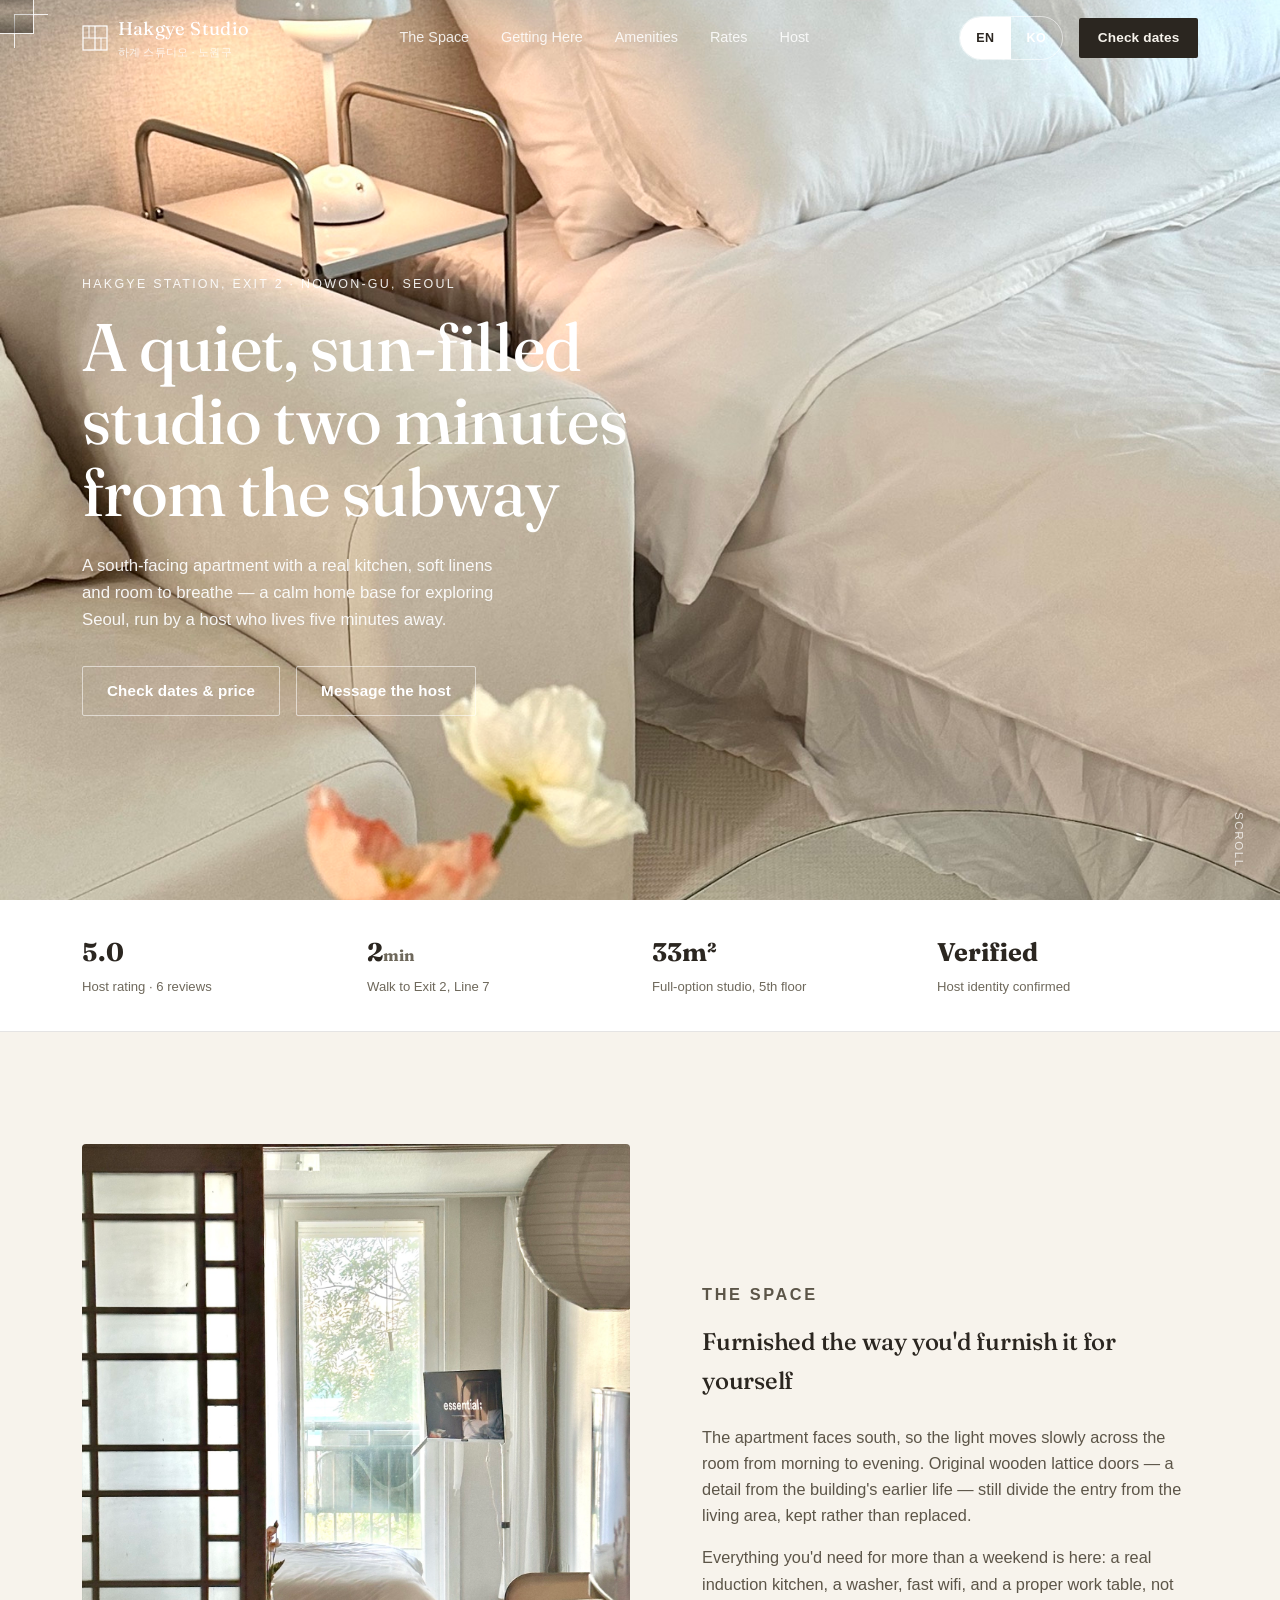
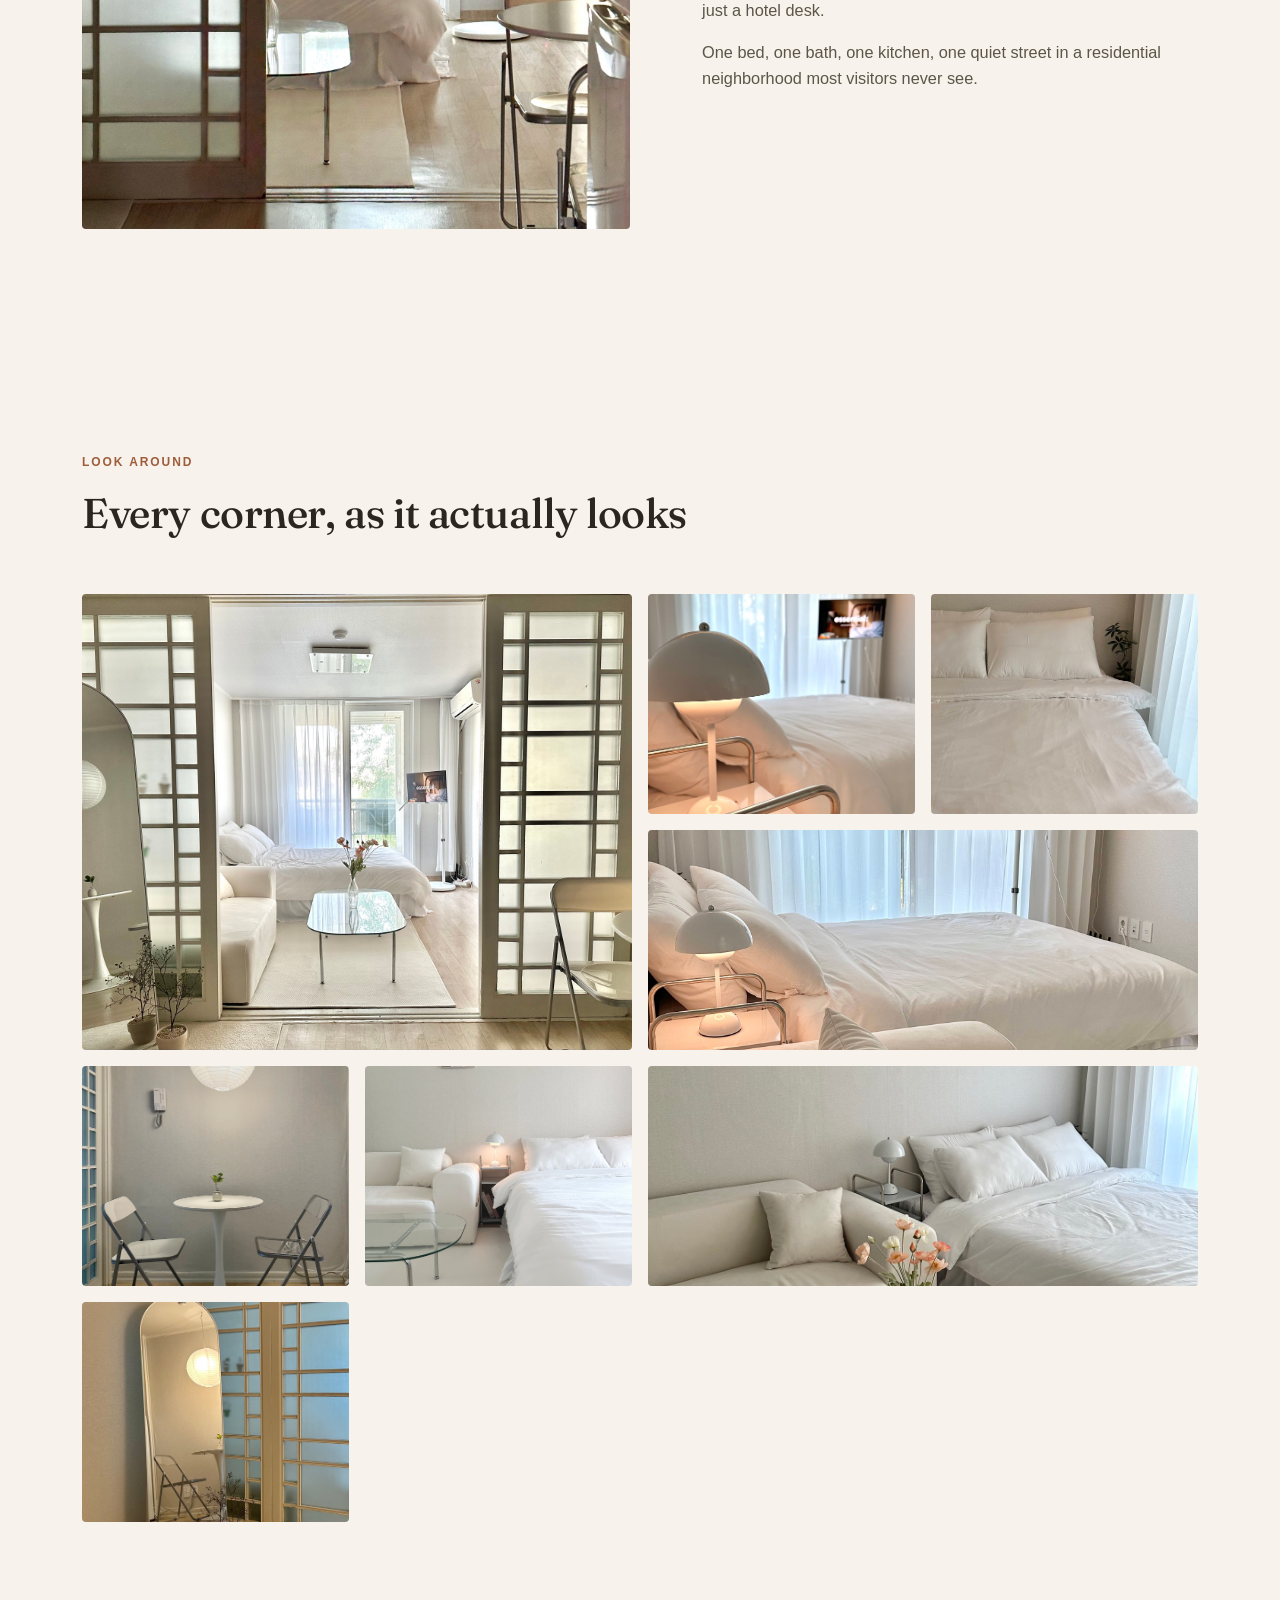
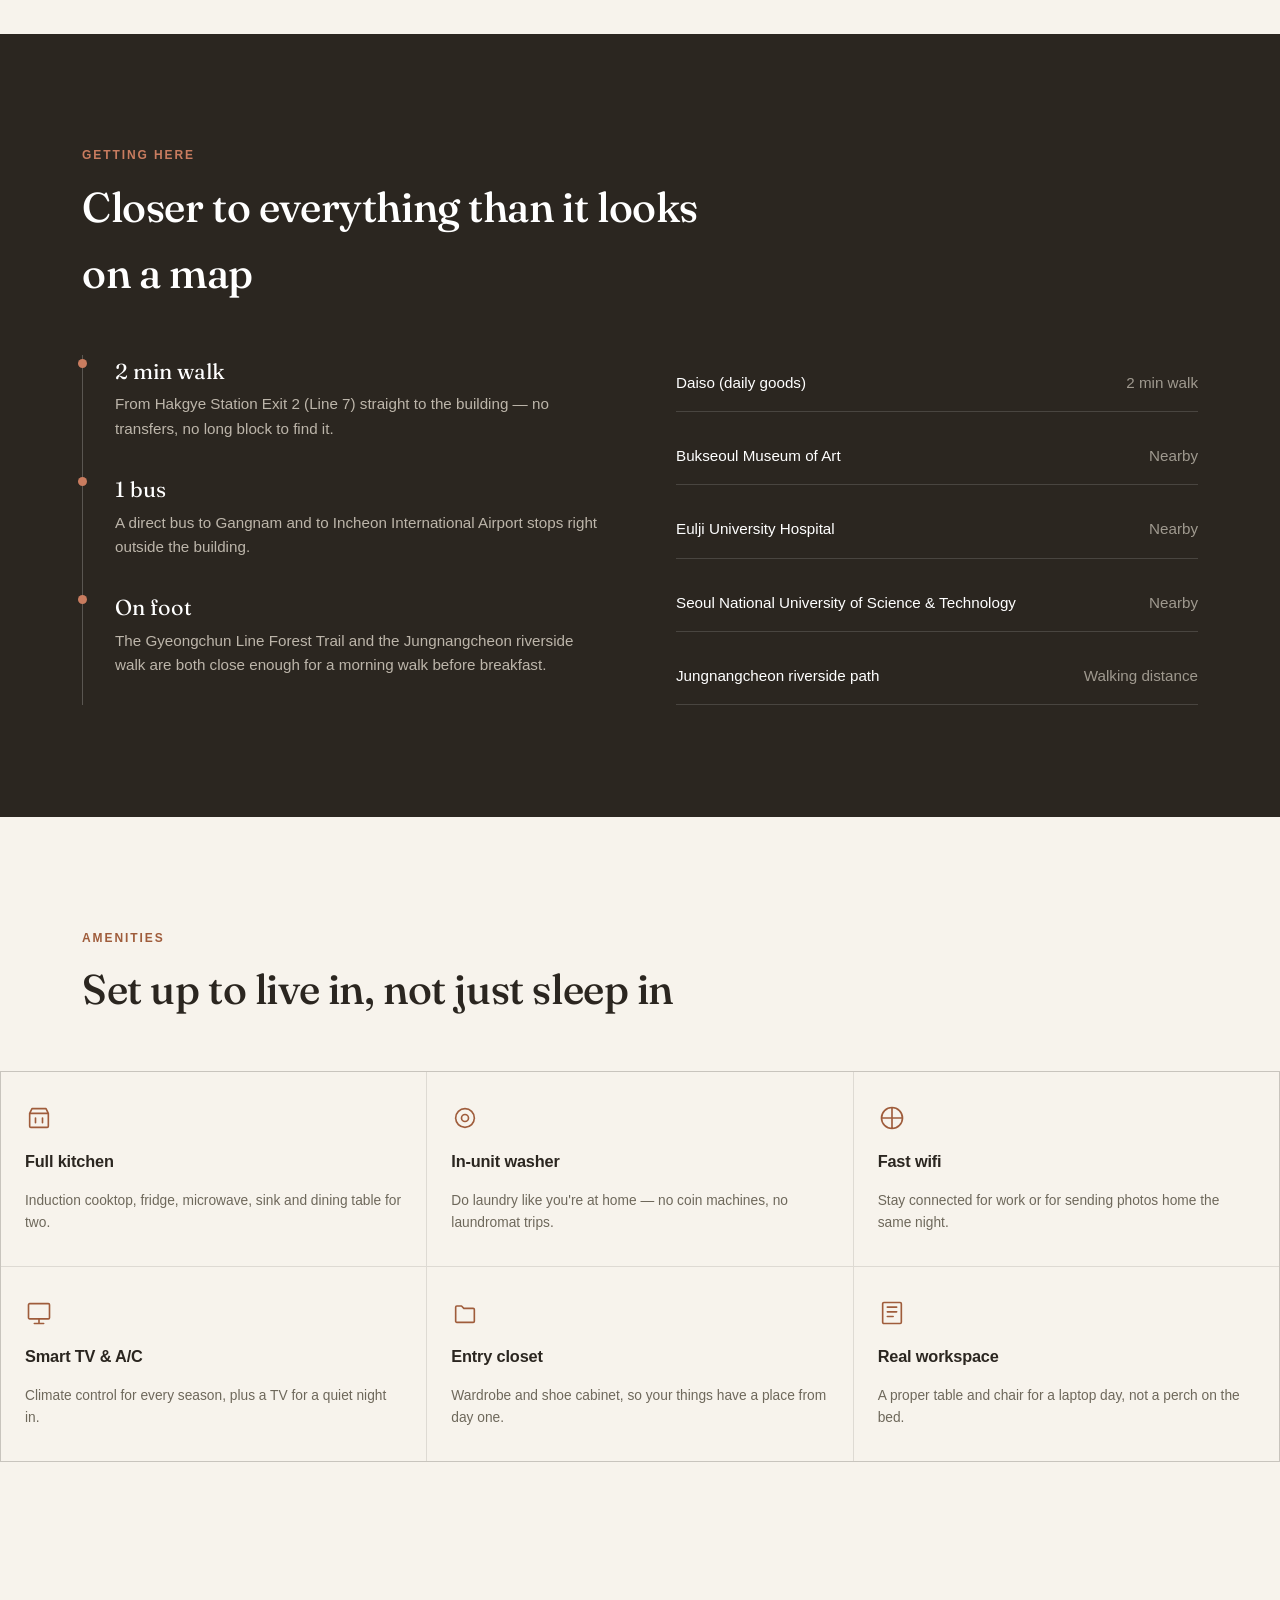
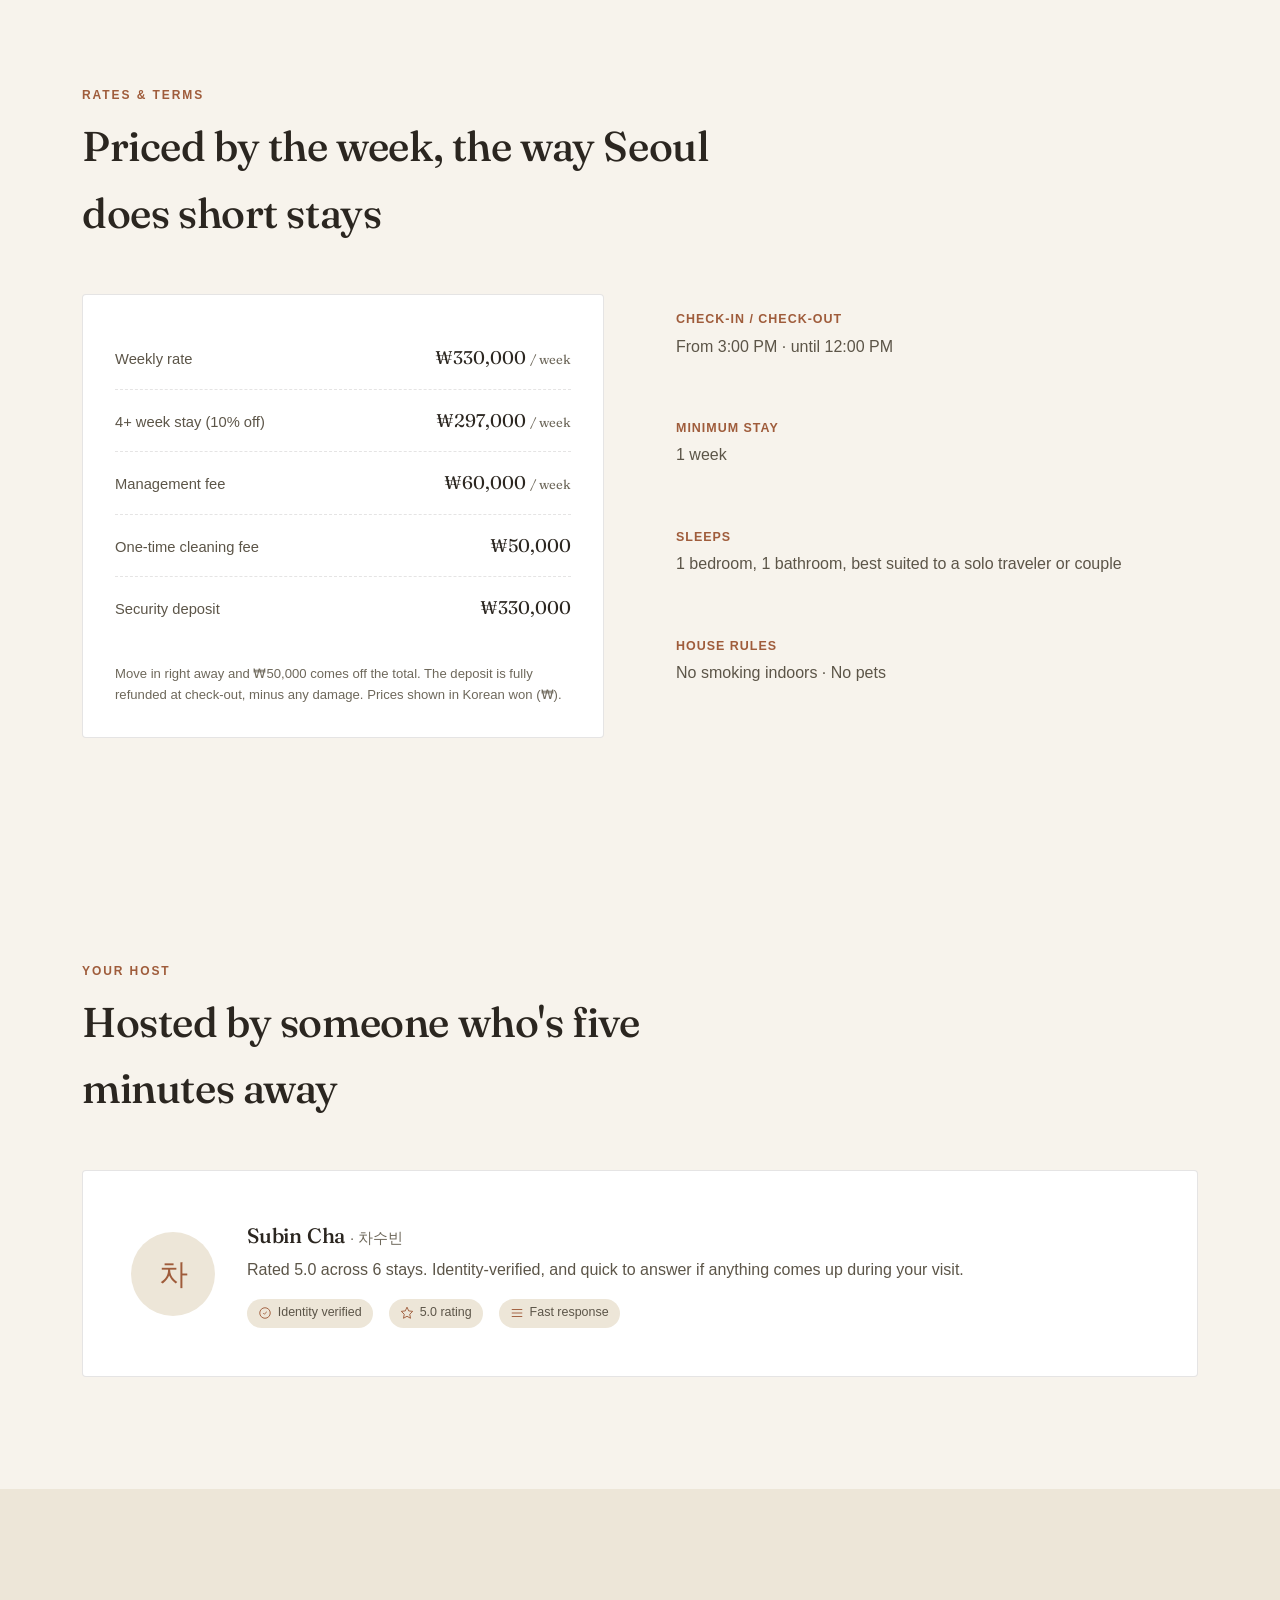
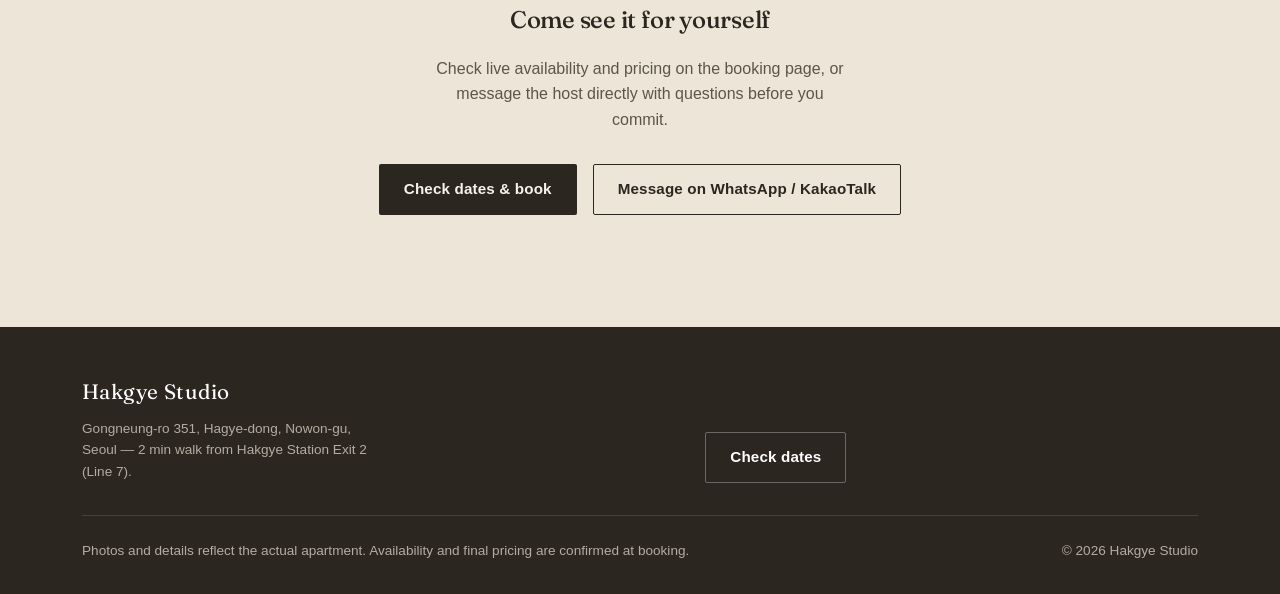
==== index.html @ b7dd4a62 "Add Hakgye Studio homepage: bilingual EN/KO static site Boutique studio-rental landing page for the " ====
<!doctype html>
<html lang="en">
<head>
<meta charset="UTF-8">
<meta name="viewport" content="width=device-width, initial-scale=1">
<title>Hakgye Studio — A quiet, sunlit stay by Hakgye Station, Seoul</title>
<meta name="description" content="A south-facing studio apartment two minutes from Hakgye Station Exit 2, Seoul. Full kitchen, laundry, and a quiet residential neighborhood — a real home base for exploring the city.">
<link rel="icon" href="data:image/svg+xml,<svg xmlns=%22http://www.w3.org/2000/svg%22 viewBox=%220 0 24 24%22><rect width=%2224%22 height=%2224%22 fill=%22%232b2620%22/><path d=%22M4 4h16v16H4z%22 fill=%22none%22 stroke=%22%23f7f3ec%22 stroke-width=%221%22/><path d=%22M12 4v16M4 12h16%22 stroke=%22%23f7f3ec%22 stroke-width=%221%22/></svg>">
<link rel="preconnect" href="https://fonts.googleapis.com">
<link rel="preconnect" href="https://fonts.gstatic.com" crossorigin>
<link href="https://fonts.googleapis.com/css2?family=Fraunces:ital,opsz,wght@0,9..144,400;0,9..144,460;0,9..144,560;1,9..144,460&display=swap" rel="stylesheet">
<link rel="stylesheet" href="https://cdn.jsdelivr.net/gh/orioncactus/pretendard@v1.3.9/dist/web/static/pretendard.css">
<link rel="stylesheet" href="assets/css/style.css">
</head>
<body>

<header class="site-header" id="siteHeader">
  <div class="wrap">
    <a href="#top" class="brand">
      <svg class="lattice-mark" viewBox="0 0 26 26" fill="none" xmlns="http://www.w3.org/2000/svg" aria-hidden="true">
        <rect x="1" y="1" width="24" height="24" stroke="currentColor" stroke-width="1.2"/>
        <path d="M13 1V25M1 13H25" stroke="currentColor" stroke-width="1.2"/>
        <path d="M7 1V13M19 13V25" stroke="currentColor" stroke-width="1"/>
      </svg>
      <span>
        <span class="brand-name">Hakgye Studio</span>
        <span class="brand-kr">하계 스튜디오 · 노원구</span>
      </span>
    </a>
    <nav class="main-nav" aria-label="Primary">
      <a href="#space" data-i18n="nav_space">The Space</a>
      <a href="#access" data-i18n="nav_access">Getting Here</a>
      <a href="#amenities" data-i18n="nav_amenities">Amenities</a>
      <a href="#stay" data-i18n="nav_stay">Rates</a>
      <a href="#host" data-i18n="nav_host">Host</a>
    </nav>
    <div class="header-actions">
      <div class="lang-toggle" role="group" aria-label="Language">
        <button type="button" data-lang="en" aria-pressed="true">EN</button>
        <button type="button" data-lang="ko" aria-pressed="false">KO</button>
      </div>
      <a class="btn btn-primary nav-book-btn" href="https://web.33m2.co.kr/guest/room/109606" target="_blank" rel="noopener" data-i18n="nav_book" id="navBookBtn">Check dates</a>
    </div>
  </div>
</header>

<main id="top">

  <!-- HERO -->
  <section class="hero">
    <div class="hero-media lattice-frame">
      <img src="assets/images/hero-living.jpg" alt="Sunlit studio living area seen through the original wooden lattice sliding doors, with a white sofa, glass coffee table and fresh flowers." fetchpriority="high">
    </div>
    <div class="wrap hero-inner">
      <p class="hero-eyebrow" data-i18n="hero_eyebrow">Hakgye Station, Exit 2 · Nowon-gu, Seoul</p>
      <h1 data-i18n="hero_title">A quiet, sun-filled studio two minutes from the subway</h1>
      <p class="hero-sub" data-i18n="hero_sub">A south-facing apartment with a real kitchen, soft linens and room to breathe — a calm home base for exploring Seoul, run by a host who lives five minutes away.</p>
      <div class="hero-actions">
        <a class="btn btn-on-dark" href="https://web.33m2.co.kr/guest/room/109606" target="_blank" rel="noopener" data-i18n="hero_cta_dates">Check dates &amp; price</a>
        <a class="btn btn-on-dark" href="#" id="msgHostBtn" data-i18n="hero_cta_message">Message the host</a>
      </div>
    </div>
    <div class="hero-scroll-cue" aria-hidden="true">
      <span data-i18n="scroll_cue">Scroll</span>
    </div>
  </section>

  <!-- TRUST BAR -->
  <div class="trust-bar">
    <div class="wrap">
      <div class="trust-item">
        <strong>5.0</strong>
        <span data-i18n="trust_rating">Host rating · 6 reviews</span>
      </div>
      <div class="trust-item">
        <strong>2<span style="font-size:1rem" data-i18n="trust_min_unit">min</span></strong>
        <span data-i18n="trust_walk">Walk to Exit 2, Line 7</span>
      </div>
      <div class="trust-item">
        <strong>33m²</strong>
        <span data-i18n="trust_size">Full-option studio, 5th floor</span>
      </div>
      <div class="trust-item">
        <strong data-i18n="trust_id_val">Verified</strong>
        <span data-i18n="trust_id">Host identity confirmed</span>
      </div>
    </div>
  </div>

  <!-- STORY -->
  <section class="story" id="space">
    <div class="wrap">
      <div class="story-media">
        <img src="assets/images/story-bed.jpg" alt="Bed made with white linen beside a nightstand with a Flowerpot-style lamp and a small vase of poppies, morning light through sheer curtains." loading="lazy">
      </div>
      <div class="story-copy">
        <p class="eyebrow" data-i18n="story_eyebrow">The Space</p>
        <h2 data-i18n="story_title">Furnished the way you'd furnish it for yourself</h2>
        <p data-i18n="story_p1">The apartment faces south, so the light moves slowly across the room from morning to evening. Original wooden lattice doors — a detail from the building's earlier life — still divide the entry from the living area, kept rather than replaced.</p>
        <p data-i18n="story_p2">Everything you'd need for more than a weekend is here: a real induction kitchen, a washer, fast wifi, and a proper work table, not just a hotel desk.</p>
        <p data-i18n="story_p3">One bed, one bath, one kitchen, one quiet street in a residential neighborhood most visitors never see.</p>
      </div>
    </div>
  </section>

  <!-- GALLERY -->
  <section class="gallery" aria-label="Photo gallery">
    <div class="wrap">
      <div class="section-head">
        <p class="eyebrow" data-i18n="gallery_eyebrow">Look Around</p>
        <h2 data-i18n="gallery_title">Every corner, as it actually looks</h2>
      </div>
      <div class="gallery-grid" id="galleryGrid">
        <button class="gallery-item g-wide g-tall" data-full="assets/images/gallery-room-wide.jpg">
          <img src="assets/images/gallery-room-wide.jpg" alt="Full view of the living and sleeping area through the lattice doors, with balcony and trees visible outside." loading="lazy">
        </button>
        <button class="gallery-item" data-full="assets/images/gallery-lamp-tv.jpg">
          <img src="assets/images/gallery-lamp-tv.jpg" alt="Bedside lamp glowing at dusk with the TV and curtains soft in the background." loading="lazy">
        </button>
        <button class="gallery-item" data-full="assets/images/gallery-bed-closeup.jpg">
          <img src="assets/images/gallery-bed-closeup.jpg" alt="Close view of crisp white bedding and pillows against a linen-textured wall." loading="lazy">
        </button>
        <button class="gallery-item g-wide" data-full="assets/images/gallery-bed-sofa-tv.jpg">
          <img src="assets/images/gallery-bed-sofa-tv.jpg" alt="Bed, sofa and wall-mounted television arranged in the sunlit room." loading="lazy">
        </button>
        <button class="gallery-item" data-full="assets/images/gallery-nook-1.jpg">
          <img src="assets/images/gallery-nook-1.jpg" alt="Small dining nook with a round table, folding chairs and a paper lantern pendant light." loading="lazy">
        </button>
        <button class="gallery-item" data-full="assets/images/gallery-bed-books.jpg">
          <img src="assets/images/gallery-bed-books.jpg" alt="Nightstand with lamp and a small stack of books beside the sofa." loading="lazy">
        </button>
        <button class="gallery-item g-wide" data-full="assets/images/gallery-bed-window.jpg">
          <img src="assets/images/gallery-bed-window.jpg" alt="Bed facing the balcony window with sheer curtains and afternoon light." loading="lazy">
        </button>
        <button class="gallery-item" data-full="assets/images/gallery-mirror.jpg">
          <img src="assets/images/gallery-mirror.jpg" alt="Full-length mirror in the entry beside the original lattice sliding door." loading="lazy">
        </button>
      </div>
    </div>
  </section>

  <!-- ACCESS -->
  <section class="access" id="access">
    <div class="wrap">
      <div class="section-head">
        <p class="eyebrow" data-i18n="access_eyebrow">Getting Here</p>
        <h2 data-i18n="access_title">Closer to everything than it looks on a map</h2>
      </div>
      <div class="access-grid">
        <ol class="route">
          <li>
            <span class="route-time" data-i18n="route_1_time">2 min walk</span>
            <p data-i18n="route_1_desc">From Hakgye Station Exit 2 (Line 7) straight to the building — no transfers, no long block to find it.</p>
          </li>
          <li>
            <span class="route-time" data-i18n="route_2_time">1 bus</span>
            <p data-i18n="route_2_desc">A direct bus to Gangnam and to Incheon International Airport stops right outside the building.</p>
          </li>
          <li>
            <span class="route-time" data-i18n="route_3_time">On foot</span>
            <p data-i18n="route_3_desc">The Gyeongchun Line Forest Trail and the Jungnangcheun riverside walk are both close enough for a morning walk before breakfast.</p>
          </li>
        </ol>
        <ul class="nearby-list">
          <li><span data-i18n="near_1_name">Daiso (daily goods)</span><span data-i18n="near_1_time">2 min walk</span></li>
          <li><span data-i18n="near_2_name">Bukseoul Museum of Art</span><span data-i18n="near_2_time">Nearby</span></li>
          <li><span data-i18n="near_3_name">Eulji University Hospital</span><span data-i18n="near_3_time">Nearby</span></li>
          <li><span data-i18n="near_4_name">Seoul National University of Science &amp; Technology</span><span data-i18n="near_4_time">Nearby</span></li>
          <li><span data-i18n="near_5_name">Jungnangcheon riverside path</span><span data-i18n="near_5_time">Walking distance</span></li>
        </ul>
      </div>
    </div>
  </section>

  <!-- AMENITIES -->
  <section id="amenities">
    <div class="wrap">
      <div class="section-head">
        <p class="eyebrow" data-i18n="amenities_eyebrow">Amenities</p>
        <h2 data-i18n="amenities_title">Set up to live in, not just sleep in</h2>
      </div>
    </div>
    <div class="amenities-grid">
      <div class="amenity">
        <svg viewBox="0 0 24 24" fill="none" stroke-width="1.4" stroke-linecap="round" stroke-linejoin="round"><path d="M4 8h16M4 8v11a1 1 0 001 1h14a1 1 0 001-1V8M4 8l2-4h12l2 4M9 12v4M15 12v4"/></svg>
        <h3 data-i18n="am_1_title">Full kitchen</h3>
        <p data-i18n="am_1_desc">Induction cooktop, fridge, microwave, sink and dining table for two.</p>
      </div>
      <div class="amenity">
        <svg viewBox="0 0 24 24" fill="none" stroke-width="1.4" stroke-linecap="round" stroke-linejoin="round"><circle cx="12" cy="12" r="8"/><circle cx="12" cy="12" r="3"/></svg>
        <h3 data-i18n="am_2_title">In-unit washer</h3>
        <p data-i18n="am_2_desc">Do laundry like you're at home — no coin machines, no laundromat trips.</p>
      </div>
      <div class="amenity">
        <svg viewBox="0 0 24 24" fill="none" stroke-width="1.4" stroke-linecap="round" stroke-linejoin="round"><path d="M3 12h18M3 12a9 9 0 019-9M3 12a9 9 0 009 9M21 12a9 9 0 00-9-9M21 12a9 9 0 01-9 9M12 3v18"/></svg>
        <h3 data-i18n="am_3_title">Fast wifi</h3>
        <p data-i18n="am_3_desc">Stay connected for work or for sending photos home the same night.</p>
      </div>
      <div class="amenity">
        <svg viewBox="0 0 24 24" fill="none" stroke-width="1.4" stroke-linecap="round" stroke-linejoin="round"><rect x="3" y="4" width="18" height="13" rx="1"/><path d="M8 21h8M12 17v4"/></svg>
        <h3 data-i18n="am_4_title">Smart TV &amp; A/C</h3>
        <p data-i18n="am_4_desc">Climate control for every season, plus a TV for a quiet night in.</p>
      </div>
      <div class="amenity">
        <svg viewBox="0 0 24 24" fill="none" stroke-width="1.4" stroke-linecap="round" stroke-linejoin="round"><path d="M4 19V7a1 1 0 011-1h4l2 2h8a1 1 0 011 1v10a1 1 0 01-1 1H5a1 1 0 01-1-1z"/></svg>
        <h3 data-i18n="am_5_title">Entry closet</h3>
        <p data-i18n="am_5_desc">Wardrobe and shoe cabinet, so your things have a place from day one.</p>
      </div>
      <div class="amenity">
        <svg viewBox="0 0 24 24" fill="none" stroke-width="1.4" stroke-linecap="round" stroke-linejoin="round"><rect x="4" y="3" width="16" height="18" rx="1"/><path d="M8 7h8M8 11h8M8 15h5"/></svg>
        <h3 data-i18n="am_6_title">Real workspace</h3>
        <p data-i18n="am_6_desc">A proper table and chair for a laptop day, not a perch on the bed.</p>
      </div>
    </div>
  </section>

  <!-- STAY DETAILS -->
  <section id="stay">
    <div class="wrap">
      <div class="section-head">
        <p class="eyebrow" data-i18n="stay_eyebrow">Rates &amp; Terms</p>
        <h2 data-i18n="stay_title">Priced by the week, the way Seoul does short stays</h2>
      </div>
      <div class="details-grid">
        <div class="rate-card">
          <div class="rate-row">
            <span class="label" data-i18n="rate_1_label">Weekly rate</span>
            <span class="value">₩330,000 <span style="font-size:0.7em;color:var(--ink-faint)" data-i18n="rate_per_week">/ week</span></span>
          </div>
          <div class="rate-row">
            <span class="label" data-i18n="rate_2_label">4+ week stay (10% off)</span>
            <span class="value">₩297,000 <span style="font-size:0.7em;color:var(--ink-faint)" data-i18n="rate_per_week">/ week</span></span>
          </div>
          <div class="rate-row">
            <span class="label" data-i18n="rate_3_label">Management fee</span>
            <span class="value">₩60,000 <span style="font-size:0.7em;color:var(--ink-faint)" data-i18n="rate_per_week">/ week</span></span>
          </div>
          <div class="rate-row">
            <span class="label" data-i18n="rate_4_label">One-time cleaning fee</span>
            <span class="value">₩50,000</span>
          </div>
          <div class="rate-row">
            <span class="label" data-i18n="rate_5_label">Security deposit</span>
            <span class="value">₩330,000</span>
          </div>
          <p class="rate-note" data-i18n="rate_note">Move in right away and ₩50,000 comes off the total. The deposit is fully refunded at check-out, minus any damage. Prices shown in Korean won (₩).</p>
        </div>
        <dl class="info-list">
          <div>
            <dt data-i18n="info_1_dt">Check-in / Check-out</dt>
            <dd data-i18n="info_1_dd">From 3:00 PM · until 12:00 PM</dd>
          </div>
          <div>
            <dt data-i18n="info_2_dt">Minimum stay</dt>
            <dd data-i18n="info_2_dd">1 week</dd>
          </div>
          <div>
            <dt data-i18n="info_3_dt">Sleeps</dt>
            <dd data-i18n="info_3_dd">1 bedroom, 1 bathroom, best suited to a solo traveler or couple</dd>
          </div>
          <div>
            <dt data-i18n="info_4_dt">House rules</dt>
            <dd data-i18n="info_4_dd">No smoking indoors · No pets</dd>
          </div>
        </dl>
      </div>
    </div>
  </section>

  <!-- HOST -->
  <section id="host">
    <div class="wrap">
      <div class="section-head">
        <p class="eyebrow" data-i18n="host_eyebrow">Your Host</p>
        <h2 data-i18n="host_title">Hosted by someone who's five minutes away</h2>
      </div>
      <div class="host-card">
        <div class="host-avatar" aria-hidden="true">차</div>
        <div>
          <h3 style="font-family:var(--font-display);font-size:1.3rem;font-weight:500">Subin Cha <span style="font-size:0.95rem;color:var(--ink-faint);font-family:var(--font-body)">· 차수빈</span></h3>
          <p style="color:var(--ink-soft);margin-top:0.3rem" data-i18n="host_desc">Rated 5.0 across 6 stays. Identity-verified, and quick to answer if anything comes up during your visit.</p>
          <div class="host-badges">
            <span class="badge"><svg viewBox="0 0 24 24" fill="none" stroke="currentColor" stroke-width="1.6"><path d="M9 12l2 2 4-4M21 12a9 9 0 11-18 0 9 9 0 0118 0z"/></svg><span data-i18n="host_badge_1">Identity verified</span></span>
            <span class="badge"><svg viewBox="0 0 24 24" fill="none" stroke="currentColor" stroke-width="1.6"><path d="M12 2l2.9 6.4 6.9.8-5.1 4.9 1.3 6.9-6-3.4-6 3.4 1.3-6.9-5.1-4.9 6.9-.8z"/></svg><span data-i18n="host_badge_2">5.0 rating</span></span>
            <span class="badge"><svg viewBox="0 0 24 24" fill="none" stroke="currentColor" stroke-width="1.6"><path d="M3 12h18M3 6h18M3 18h18"/></svg><span data-i18n="host_badge_3">Fast response</span></span>
          </div>
        </div>
      </div>
    </div>
  </section>

  <!-- CTA BAND -->
  <section class="cta-band">
    <div class="wrap">
      <h2 data-i18n="cta_title">Come see it for yourself</h2>
      <p data-i18n="cta_sub">Check live availability and pricing on the booking page, or message the host directly with questions before you commit.</p>
      <div class="btn-row">
        <a class="btn btn-primary" href="https://web.33m2.co.kr/guest/room/109606" target="_blank" rel="noopener" data-i18n="cta_book">Check dates &amp; book</a>
        <a class="btn btn-ghost" href="#" id="msgHostBtn2" data-i18n="cta_message">Message on WhatsApp / KakaoTalk</a>
      </div>
    </div>
  </section>

</main>

<footer class="site-footer">
  <div class="wrap">
    <div class="footer-top">
      <div>
        <span class="brand-name" style="font-size:1.3rem">Hakgye Studio</span>
        <p style="margin-top:0.6rem;max-width:40ch" data-i18n="footer_address">Gongneung-ro 351, Hagye-dong, Nowon-gu, Seoul — 2 min walk from Hakgye Station Exit 2 (Line 7).</p>
      </div>
      <div class="btn-row" style="display:flex;gap:1rem">
        <a class="btn btn-on-dark" style="border-color:rgba(255,255,255,0.3)" href="https://web.33m2.co.kr/guest/room/109606" target="_blank" rel="noopener" data-i18n="footer_book">Check dates</a>
      </div>
    </div>
    <div class="footer-bottom">
      <span data-i18n="footer_note">Photos and details reflect the actual apartment. Availability and final pricing are confirmed at booking.</span>
      <span>&copy; <span id="year"></span> Hakgye Studio</span>
    </div>
  </div>
</footer>

<!-- LIGHTBOX -->
<div class="lightbox" id="lightbox" role="dialog" aria-modal="true" aria-label="Photo viewer">
  <button class="lightbox-close" id="lightboxClose" aria-label="Close">&times;</button>
  <button class="lightbox-nav lightbox-prev" id="lightboxPrev" aria-label="Previous photo">&larr;</button>
  <img id="lightboxImg" src="" alt="">
  <button class="lightbox-nav lightbox-next" id="lightboxNext" aria-label="Next photo">&rarr;</button>
</div>

<script src="assets/js/script.js"></script>
</body>
</html>
---- assets/css/style.css ----
/* ==========================================================================
   Hakgye Studio — design tokens
   Palette pulled from the actual apartment: linen walls, oat bedding,
   the dusty coral of the poppies staged on the glass table.
   Type: Fraunces (soft-terminal display serif) + Pretendard (KR/EN body).
   Signature motif: the wooden lattice sliding-door grid found in the unit.
   ========================================================================== */

:root {
  --bone: #f7f3ec;
  --oat: #ede6d8;
  --oat-deep: #ddd2bd;
  --taupe: #a99d87;
  --ink: #2b2620;
  --ink-soft: #5c5548;
  --ink-faint: #6e685b;
  --white: #ffffff;
  --coral: #c97c5f;
  --coral-deep: #9f5c3b;
  --line: rgba(43, 38, 32, 0.12);

  --font-display: "Fraunces", "Noto Serif KR", serif;
  --font-body: "Pretendard", -apple-system, BlinkMacSystemFont, "Segoe UI", sans-serif;

  --space-1: 0.5rem;
  --space-2: 1rem;
  --space-3: 1.5rem;
  --space-4: 2rem;
  --space-5: 3rem;
  --space-6: 4.5rem;
  --space-7: 7rem;

  --radius-s: 2px;
  --radius-m: 4px;
  --container: 1180px;
  --ease: cubic-bezier(0.22, 1, 0.36, 1);
}

/* ---------- reset ---------- */
*, *::before, *::after { box-sizing: border-box; }
html { scroll-behavior: smooth; }
@media (prefers-reduced-motion: reduce) {
  html { scroll-behavior: auto; }
  *, *::before, *::after { animation-duration: 0.01ms !important; animation-iteration-count: 1 !important; transition-duration: 0.01ms !important; scroll-behavior: auto !important; }
}
body {
  margin: 0;
  background: var(--bone);
  color: var(--ink);
  font-family: var(--font-body);
  font-size: 16px;
  line-height: 1.6;
  -webkit-font-smoothing: antialiased;
}
img { max-width: 100%; display: block; }
a { color: inherit; }
h1, h2, h3, h4 { font-family: var(--font-display); font-weight: 500; margin: 0; letter-spacing: -0.01em; }
p { margin: 0; }
ul { margin: 0; padding: 0; list-style: none; }
button { font-family: inherit; cursor: pointer; }

:focus-visible {
  outline: 2px solid var(--coral-deep);
  outline-offset: 3px;
}

.wrap {
  max-width: var(--container);
  margin-inline: auto;
  padding-inline: var(--space-3);
}
@media (min-width: 768px) {
  .wrap { padding-inline: var(--space-4); }
}

.eyebrow {
  font-size: 0.75rem;
  letter-spacing: 0.16em;
  text-transform: uppercase;
  color: var(--coral-deep);
  font-weight: 600;
}

/* ---------- lattice motif ---------- */
.lattice-mark {
  width: 26px;
  height: 26px;
  flex-shrink: 0;
}
.lattice-frame {
  position: relative;
}
.lattice-frame::before,
.lattice-frame::after {
  content: "";
  position: absolute;
  width: 34px;
  height: 34px;
  border: 1.5px solid var(--white);
  opacity: 0.85;
  pointer-events: none;
}
.lattice-frame::before { top: 14px; left: 14px; border-right: none; border-bottom: none; }
.lattice-frame::after { bottom: 14px; right: 14px; border-left: none; border-top: none; }

.lattice-rule {
  background-image: repeating-linear-gradient(
    to right, var(--line) 0 1px, transparent 1px 44px
  );
  height: 24px;
}

/* ---------- buttons ---------- */
.btn {
  display: inline-flex;
  align-items: center;
  justify-content: center;
  gap: 0.5rem;
  min-height: 48px;
  padding: 0.75rem 1.5rem;
  border-radius: var(--radius-s);
  border: 1px solid transparent;
  font-size: 0.95rem;
  font-weight: 600;
  letter-spacing: 0.01em;
  text-decoration: none;
  transition: background-color 200ms var(--ease), color 200ms var(--ease), border-color 200ms var(--ease), transform 200ms var(--ease);
  cursor: pointer;
}
.btn-primary {
  background: var(--ink);
  color: var(--bone);
}
.btn-primary:hover { background: var(--coral-deep); }
.btn-ghost {
  background: transparent;
  border-color: var(--ink);
  color: var(--ink);
}
.btn-ghost:hover { background: var(--ink); color: var(--bone); }
.btn-on-dark {
  border-color: rgba(255,255,255,0.55);
  color: var(--white);
}
.btn-on-dark:hover { background: var(--white); color: var(--ink); border-color: var(--white); }
.btn:active { transform: scale(0.98); }

/* ---------- header ---------- */
.site-header {
  position: fixed;
  inset: 0 0 auto 0;
  z-index: 100;
  display: flex;
  align-items: center;
  height: 76px;
  background: transparent;
  transition: background-color 300ms var(--ease), box-shadow 300ms var(--ease), border-color 300ms var(--ease);
}
.site-header.is-scrolled {
  background: rgba(247, 243, 236, 0.92);
  backdrop-filter: blur(10px);
  border-bottom: 1px solid var(--line);
}
.site-header .wrap {
  display: flex;
  align-items: center;
  justify-content: space-between;
  width: 100%;
}
.brand {
  display: flex;
  align-items: center;
  gap: 0.6rem;
  text-decoration: none;
  color: var(--white);
  transition: color 300ms var(--ease);
}
.brand-name {
  font-family: var(--font-display);
  font-size: 1.15rem;
  letter-spacing: 0.02em;
}
.brand-kr {
  font-size: 0.7rem;
  color: rgba(255,255,255,0.75);
  display: block;
  letter-spacing: 0.02em;
  transition: color 300ms var(--ease);
}
.main-nav {
  display: none;
  gap: var(--space-4);
  font-size: 0.9rem;
}
.main-nav a { text-decoration: none; color: rgba(255,255,255,0.85); transition: color 200ms; }
.main-nav a:hover { color: var(--white); }
@media (min-width: 900px) {
  .main-nav { display: flex; }
}
.header-actions { display: flex; align-items: center; gap: var(--space-2); }
.nav-book-btn { display: none; padding: 0 1.1rem; min-height: 40px; font-size: 0.85rem; }
@media (min-width: 560px) { .nav-book-btn { display: inline-flex; } }

.lang-toggle {
  display: inline-flex;
  border: 1px solid rgba(255,255,255,0.55);
  border-radius: 999px;
  overflow: hidden;
  height: 44px;
  transition: border-color 300ms var(--ease);
}
.lang-toggle button {
  border: none;
  background: transparent;
  color: var(--white);
  font-size: 0.78rem;
  font-weight: 600;
  letter-spacing: 0.04em;
  padding: 0 1rem;
  min-width: 44px;
  min-height: 42px;
  transition: color 300ms var(--ease);
}
.lang-toggle button[aria-pressed="true"] {
  background: var(--white);
  color: var(--ink);
}

.site-header.is-scrolled .brand,
.site-header.is-scrolled .brand-kr,
.site-header.is-scrolled .main-nav a,
.site-header.is-scrolled .lang-toggle button {
  color: var(--ink);
}
.site-header.is-scrolled .main-nav a:hover { color: var(--coral-deep); }
.site-header.is-scrolled .brand-kr { color: var(--ink-faint); }
.site-header.is-scrolled .lang-toggle { border-color: var(--ink); }
.site-header.is-scrolled .lang-toggle button[aria-pressed="true"] {
  background: var(--ink);
  color: var(--bone);
}

/* ---------- hero ---------- */
.hero {
  position: relative;
  min-height: 100dvh;
  display: flex;
  align-items: flex-end;
  color: var(--white);
  overflow: hidden;
}
.hero-media {
  position: absolute;
  inset: 0;
}
.hero-media img {
  width: 100%;
  height: 100%;
  object-fit: cover;
}
.hero-media::after {
  content: "";
  position: absolute;
  inset: 0;
  background: linear-gradient(180deg, rgba(20,17,13,0.35) 0%, rgba(20,17,13,0.05) 32%, rgba(20,17,13,0.55) 100%);
}
.hero-inner {
  position: relative;
  z-index: 2;
  width: 100%;
  padding-bottom: var(--space-6);
  padding-top: calc(76px + var(--space-6));
}
.hero-eyebrow {
  font-size: 0.78rem;
  letter-spacing: 0.18em;
  text-transform: uppercase;
  opacity: 0.9;
  margin-bottom: var(--space-2);
}
.hero h1 {
  font-size: clamp(2.2rem, 6vw, 4.2rem);
  line-height: 1.08;
  max-width: 16ch;
  font-weight: 460;
}
.hero-sub {
  margin-top: var(--space-3);
  max-width: 46ch;
  font-size: 1.05rem;
  opacity: 0.92;
}
.hero-actions {
  margin-top: var(--space-4);
  display: flex;
  flex-wrap: wrap;
  gap: var(--space-2);
}
.hero-scroll-cue {
  position: absolute;
  right: var(--space-4);
  bottom: var(--space-4);
  z-index: 2;
  writing-mode: vertical-rl;
  font-size: 0.72rem;
  letter-spacing: 0.14em;
  text-transform: uppercase;
  color: var(--white);
  opacity: 0.75;
  display: none;
}
@media (min-width: 900px) { .hero-scroll-cue { display: flex; align-items: center; gap: 0.5rem; } }

/* ---------- trust bar ---------- */
.trust-bar {
  border-bottom: 1px solid var(--line);
  background: var(--white);
}
.trust-bar .wrap {
  display: grid;
  grid-template-columns: repeat(2, 1fr);
  gap: var(--space-3);
  padding-block: var(--space-4);
}
@media (min-width: 700px) {
  .trust-bar .wrap { grid-template-columns: repeat(4, 1fr); }
}
.trust-item { text-align: left; }
.trust-item strong {
  display: block;
  font-family: var(--font-display);
  font-size: 1.6rem;
}
.trust-item span {
  font-size: 0.82rem;
  color: var(--ink-faint);
}

/* ---------- section base ---------- */
section { padding-block: var(--space-7); }
.section-head {
  max-width: 640px;
  margin-bottom: var(--space-5);
}
.section-head h2 {
  font-size: clamp(1.8rem, 3.4vw, 2.6rem);
  margin-top: var(--space-1);
}

/* ---------- story ---------- */
.story .wrap {
  display: grid;
  gap: var(--space-5);
  align-items: center;
}
@media (min-width: 900px) {
  .story .wrap { grid-template-columns: 1.05fr 0.95fr; gap: var(--space-6); }
  .story.reverse .wrap { grid-template-columns: 0.95fr 1.05fr; }
  .story.reverse .story-media { order: 2; }
}
.story-media { position: relative; }
.story-media img { border-radius: var(--radius-m); aspect-ratio: 4 / 5; object-fit: cover; width: 100%; height: auto; }
.story-copy p { margin-bottom: var(--space-2); color: var(--ink-soft); font-size: 1.02rem; }
.story-copy p:last-child { margin-bottom: 0; }
.story-copy h2 { margin-bottom: var(--space-3); }

/* ---------- gallery ---------- */
.gallery-grid {
  display: grid;
  grid-template-columns: repeat(2, 1fr);
  gap: var(--space-2);
}
@media (min-width: 700px) {
  .gallery-grid { grid-template-columns: repeat(4, 1fr); grid-auto-rows: 220px; gap: var(--space-2); }
  .gallery-grid .g-wide { grid-column: span 2; }
  .gallery-grid .g-tall { grid-row: span 2; }
}
.gallery-item {
  position: relative;
  overflow: hidden;
  border-radius: var(--radius-m);
  background: var(--oat);
  cursor: pointer;
  border: none;
  padding: 0;
  display: block;
  width: 100%;
  height: 100%;
  aspect-ratio: 1 / 1;
}
@media (min-width: 700px) {
  .gallery-item { aspect-ratio: auto; }
}
.gallery-item img {
  width: 100%;
  height: 100%;
  object-fit: cover;
  transition: transform 500ms var(--ease);
}
.gallery-item:hover img { transform: scale(1.045); }
.gallery-item:focus-visible { outline-offset: -3px; }

/* ---------- access ---------- */
.access { background: var(--ink); color: var(--oat); }
.access .eyebrow { color: var(--coral); }
.access .section-head h2 { color: var(--white); }
.access-grid {
  display: grid;
  gap: var(--space-5);
}
@media (min-width: 900px) {
  .access-grid { grid-template-columns: 1fr 1fr; gap: var(--space-6); }
}
.route {
  list-style: none;
  margin: 0;
  padding-left: 0;
  border-left: 1px solid rgba(255,255,255,0.22);
}
.route li {
  position: relative;
  padding: 0 0 var(--space-4) var(--space-4);
}
.route li:last-child { padding-bottom: 0; }
.route li::before {
  content: "";
  position: absolute;
  left: -5px;
  top: 4px;
  width: 9px;
  height: 9px;
  background: var(--coral);
  border-radius: 50%;
}
.route-time {
  display: block;
  font-family: var(--font-display);
  font-size: 1.35rem;
  color: var(--white);
  margin-bottom: 0.2rem;
}
.route p { color: rgba(237, 230, 216, 0.75); font-size: 0.95rem; }

.nearby-list { display: grid; gap: var(--space-2); }
.nearby-list li {
  display: flex;
  justify-content: space-between;
  gap: var(--space-3);
  padding-block: var(--space-2);
  border-bottom: 1px solid rgba(255,255,255,0.14);
  font-size: 0.95rem;
}
.nearby-list li span:first-child { color: var(--white); }
.nearby-list li span:last-child { color: rgba(237, 230, 216, 0.6); white-space: nowrap; }

/* ---------- amenities ---------- */
.amenities-grid {
  display: grid;
  grid-template-columns: repeat(2, 1fr);
  gap: 1px;
  background: var(--line);
  border: 1px solid var(--line);
}
@media (min-width: 700px) {
  .amenities-grid { grid-template-columns: repeat(3, 1fr); }
}
.amenity {
  background: var(--bone);
  padding: var(--space-4) var(--space-3);
  display: flex;
  flex-direction: column;
  gap: var(--space-2);
}
.amenity svg { width: 28px; height: 28px; stroke: var(--coral-deep); }
.amenity h3 { font-size: 1.02rem; font-weight: 600; font-family: var(--font-body); }
.amenity p { font-size: 0.86rem; color: var(--ink-faint); }

/* ---------- stay details ---------- */
.details-grid {
  display: grid;
  gap: var(--space-5);
}
@media (min-width: 900px) {
  .details-grid { grid-template-columns: 1fr 1fr; gap: var(--space-6); }
}
.rate-card {
  background: var(--white);
  border: 1px solid var(--line);
  border-radius: var(--radius-m);
  padding: var(--space-4);
}
.rate-row {
  display: flex;
  justify-content: space-between;
  align-items: baseline;
  padding-block: var(--space-2);
  border-bottom: 1px dashed var(--line);
  gap: var(--space-2);
}
.rate-row:last-of-type { border-bottom: none; }
.rate-row .label { color: var(--ink-soft); font-size: 0.92rem; }
.rate-row .value { font-family: var(--font-display); font-size: 1.15rem; white-space: nowrap; }
.rate-note {
  margin-top: var(--space-3);
  font-size: 0.82rem;
  color: var(--ink-faint);
  line-height: 1.6;
}
.info-list { display: grid; gap: var(--space-3); }
.info-list dt {
  font-size: 0.78rem;
  text-transform: uppercase;
  letter-spacing: 0.08em;
  color: var(--coral-deep);
  font-weight: 600;
  margin-bottom: 0.2rem;
}
.info-list dd { margin: 0; color: var(--ink-soft); }

/* ---------- host ---------- */
.host-card {
  display: grid;
  gap: var(--space-4);
  background: var(--white);
  border: 1px solid var(--line);
  border-radius: var(--radius-m);
  padding: var(--space-4);
  align-items: center;
}
@media (min-width: 700px) {
  .host-card { grid-template-columns: auto 1fr; padding: var(--space-5); }
}
.host-avatar {
  width: 84px;
  height: 84px;
  border-radius: 50%;
  background: var(--oat);
  display: flex;
  align-items: center;
  justify-content: center;
  font-family: var(--font-display);
  font-size: 1.8rem;
  color: var(--coral-deep);
}
.host-badges { display: flex; gap: var(--space-2); flex-wrap: wrap; margin-top: var(--space-2); }
.badge {
  display: inline-flex;
  align-items: center;
  gap: 0.35rem;
  font-size: 0.78rem;
  color: var(--ink-soft);
  background: var(--oat);
  padding: 0.3rem 0.7rem;
  border-radius: 999px;
}
.badge svg { width: 14px; height: 14px; stroke: var(--coral-deep); }

/* ---------- cta band ---------- */
.cta-band {
  background: var(--oat);
  text-align: center;
}
.cta-band h2 { margin-bottom: var(--space-2); }
.cta-band p { color: var(--ink-soft); max-width: 46ch; margin-inline: auto; margin-bottom: var(--space-4); }
.cta-band .btn-row { display: flex; justify-content: center; gap: var(--space-2); flex-wrap: wrap; }

/* ---------- footer ---------- */
.site-footer {
  background: var(--ink);
  color: rgba(237, 230, 216, 0.7);
  padding-block: var(--space-5) var(--space-4);
  font-size: 0.85rem;
}
.footer-top {
  display: grid;
  gap: var(--space-4);
  padding-bottom: var(--space-4);
  border-bottom: 1px solid rgba(255,255,255,0.12);
  margin-bottom: var(--space-3);
}
@media (min-width: 700px) {
  .footer-top { grid-template-columns: 1.2fr 1fr; align-items: end; }
}
.footer-top .brand-name { color: var(--white); }
.footer-bottom { display: flex; justify-content: space-between; flex-wrap: wrap; gap: var(--space-2); }

/* ---------- lightbox ---------- */
.lightbox {
  position: fixed;
  inset: 0;
  z-index: 200;
  background: rgba(20, 17, 13, 0.94);
  display: none;
  align-items: center;
  justify-content: center;
  padding: var(--space-3);
}
.lightbox.is-open { display: flex; }
.lightbox img { max-height: 88dvh; max-width: 100%; border-radius: var(--radius-s); }
.lightbox-close {
  position: absolute;
  top: var(--space-3);
  right: var(--space-3);
  width: 44px;
  height: 44px;
  border-radius: 50%;
  border: 1px solid rgba(255,255,255,0.4);
  background: transparent;
  color: var(--white);
  font-size: 1.3rem;
  display: flex;
  align-items: center;
  justify-content: center;
}
.lightbox-nav {
  position: absolute;
  top: 50%;
  transform: translateY(-50%);
  width: 48px;
  height: 48px;
  border-radius: 50%;
  border: 1px solid rgba(255,255,255,0.4);
  background: transparent;
  color: var(--white);
  display: flex;
  align-items: center;
  justify-content: center;
  font-size: 1.1rem;
}
.lightbox-prev { left: var(--space-3); }
.lightbox-next { right: var(--space-3); }

/* ---------- utility ---------- */
[data-i18n], [data-i18n-html] { transition: opacity 150ms; }
.sr-only {
  position: absolute;
  width: 1px; height: 1px;
  padding: 0; margin: -1px;
  overflow: hidden;
  clip: rect(0,0,0,0);
  white-space: nowrap;
  border: 0;
}
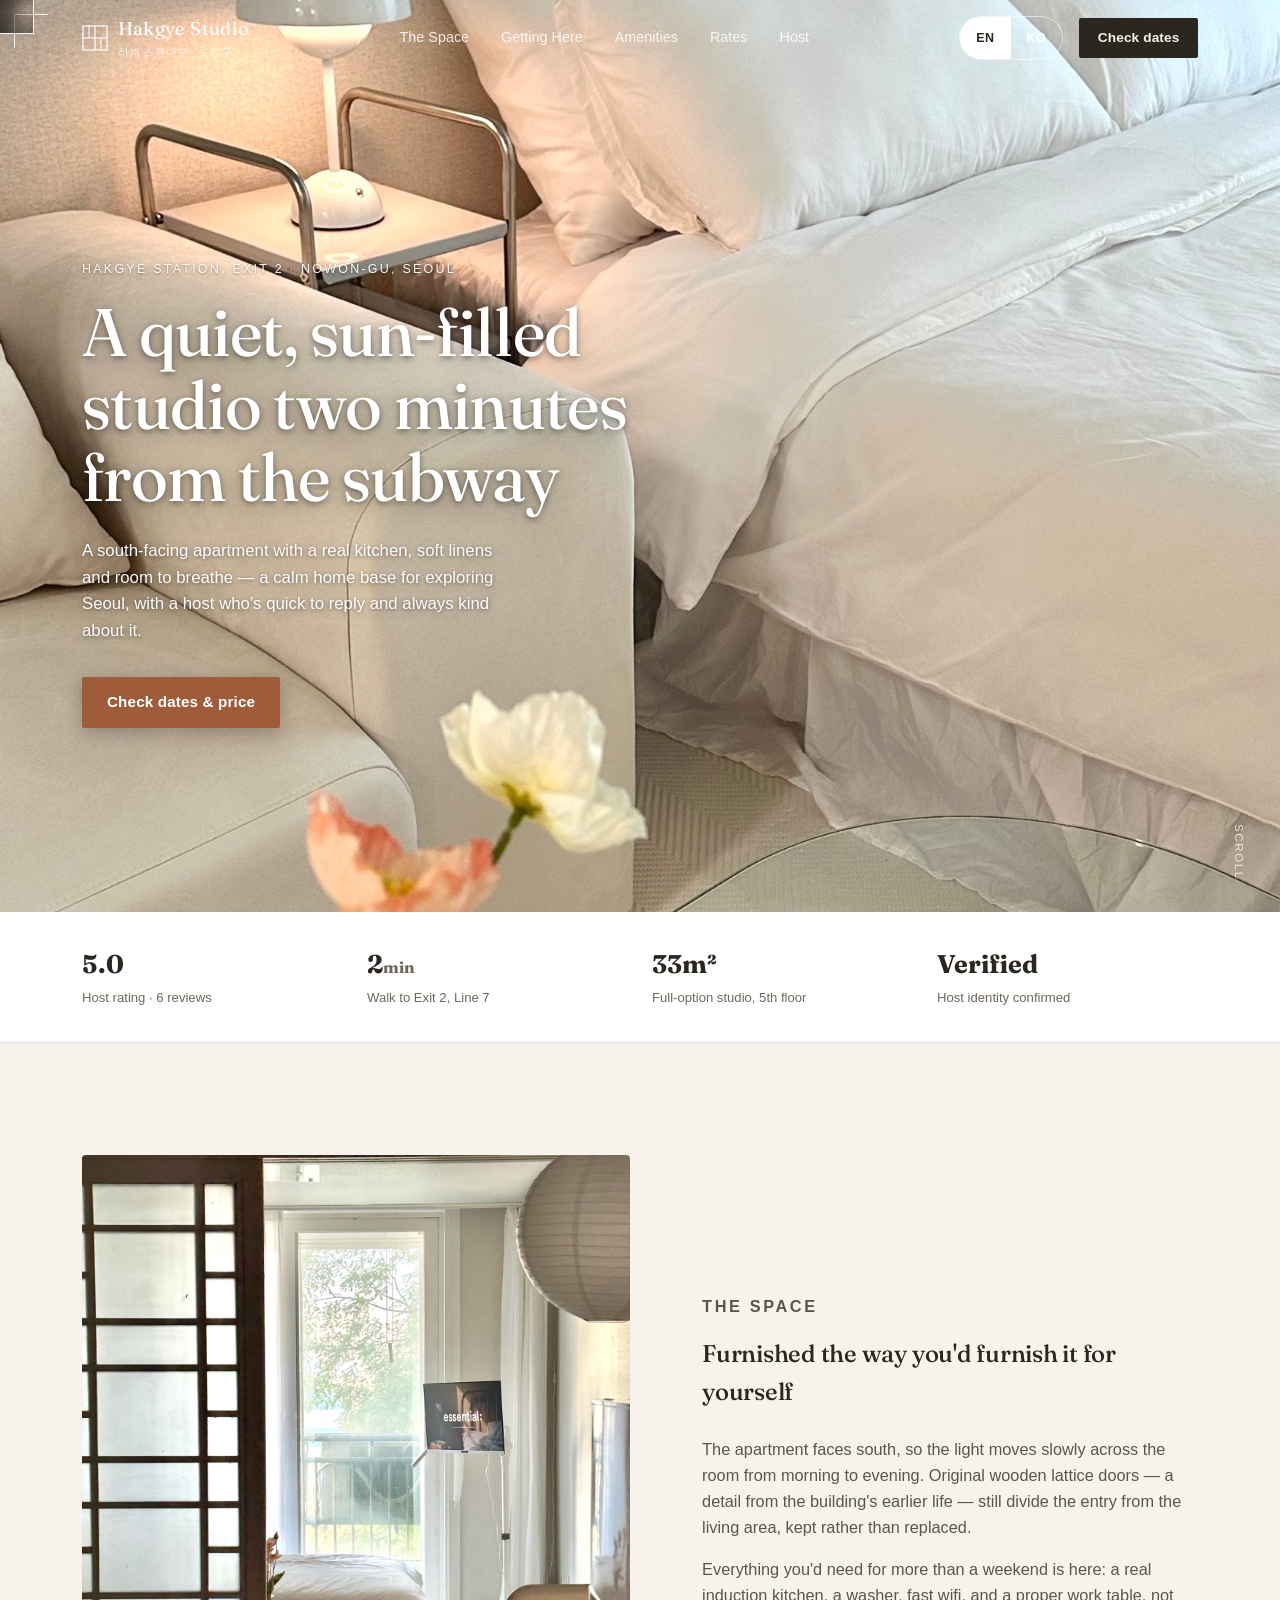
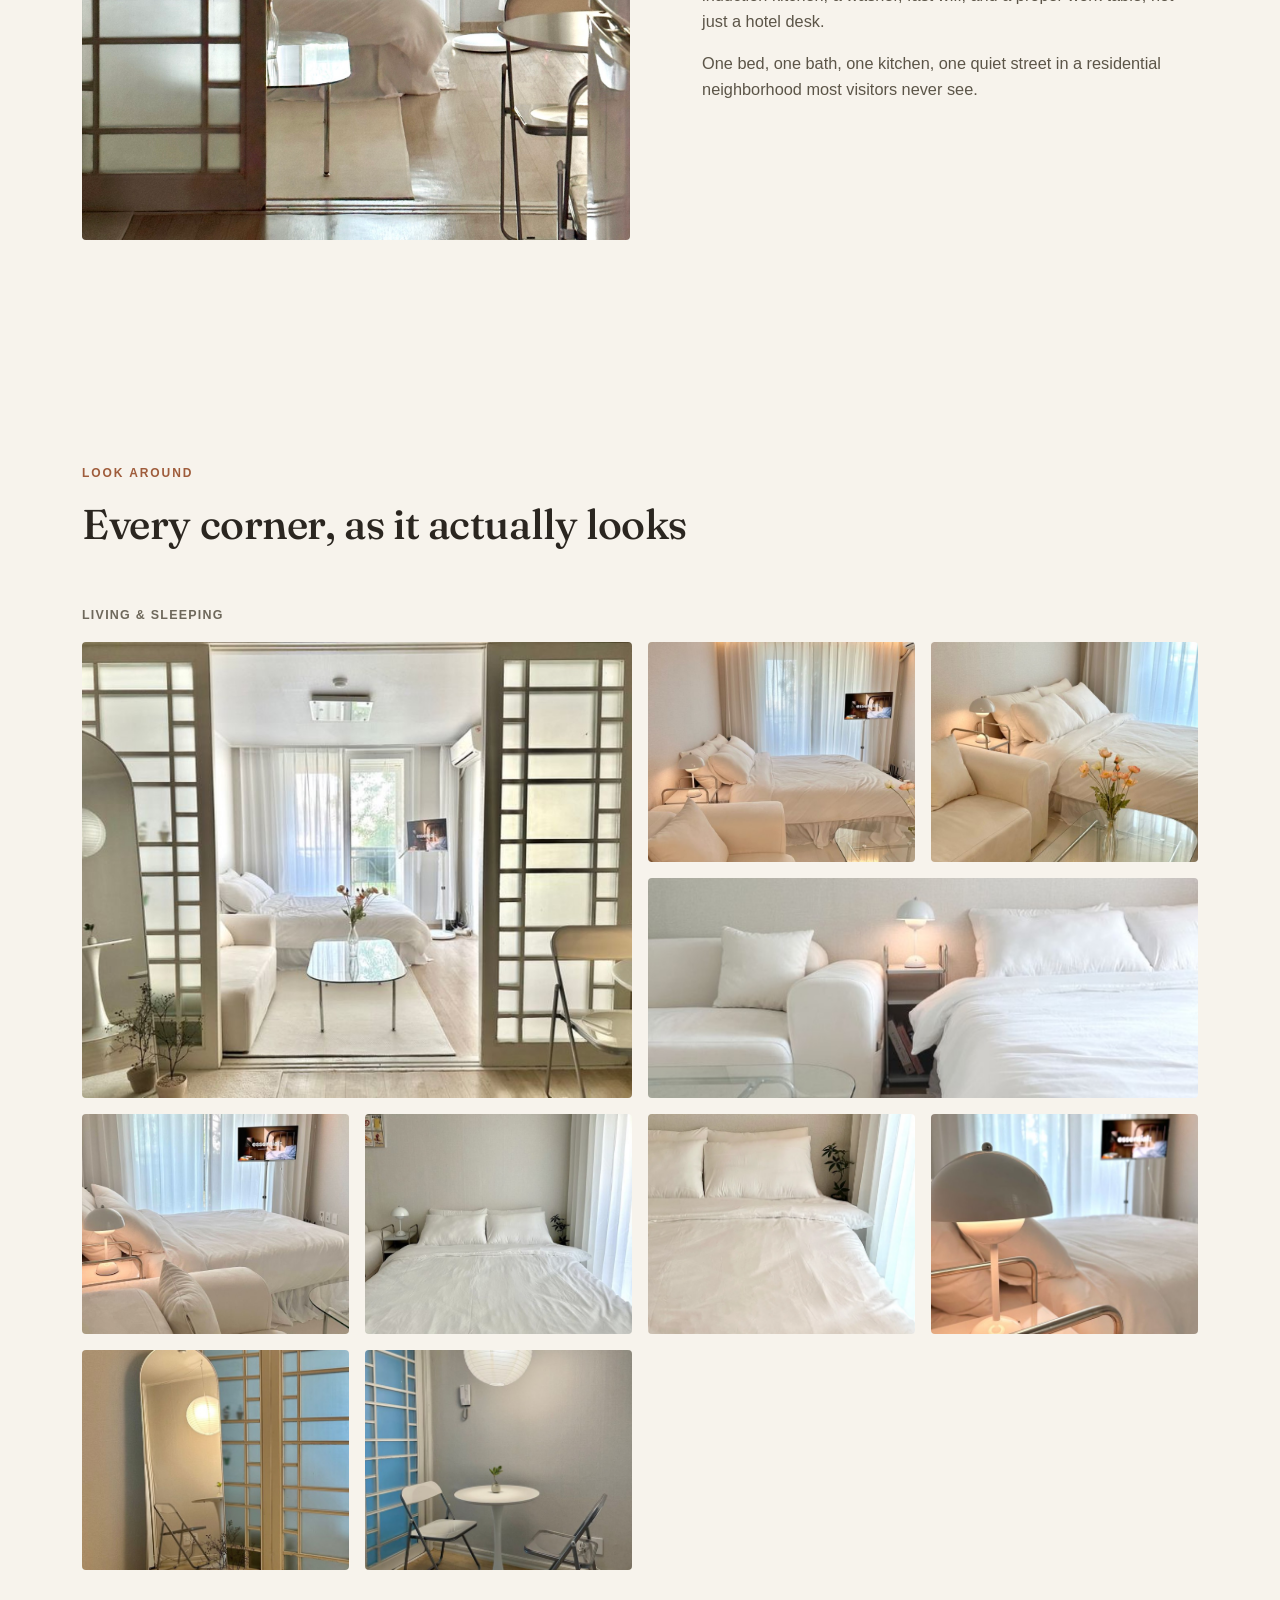
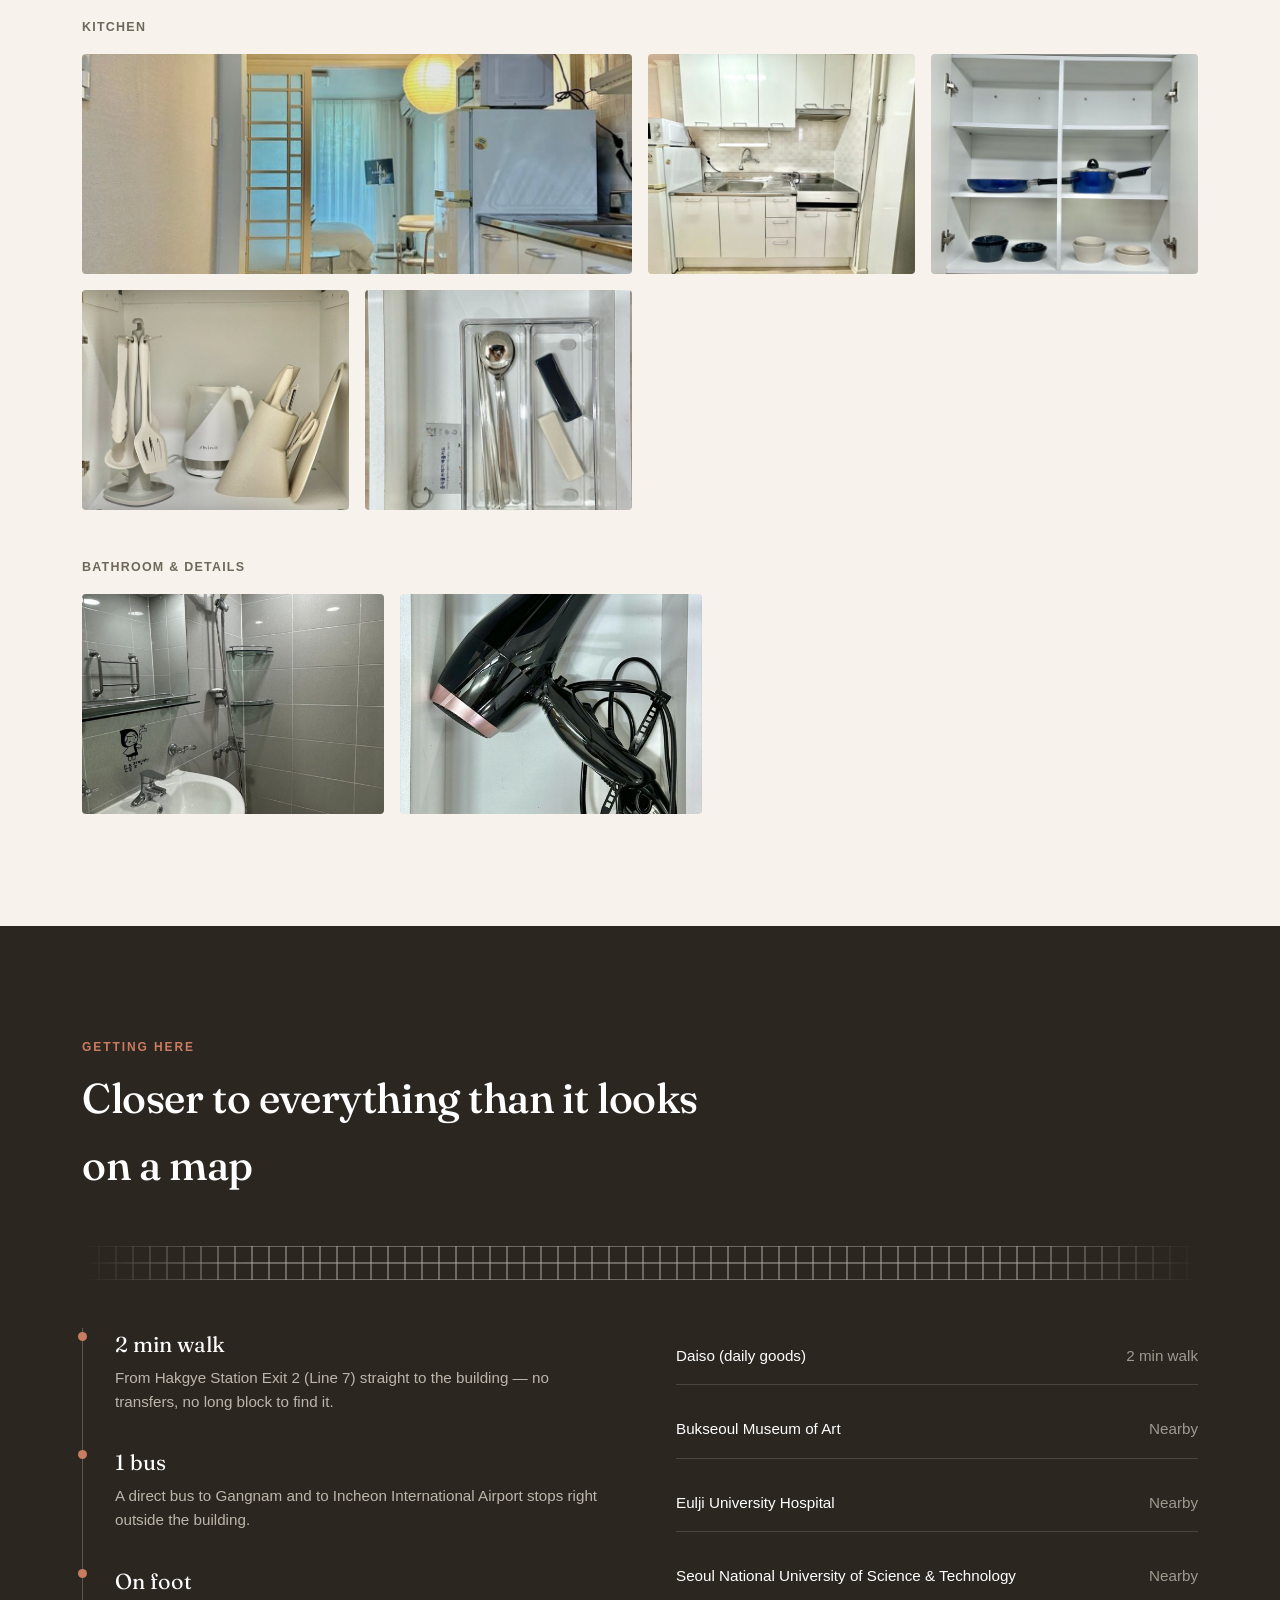
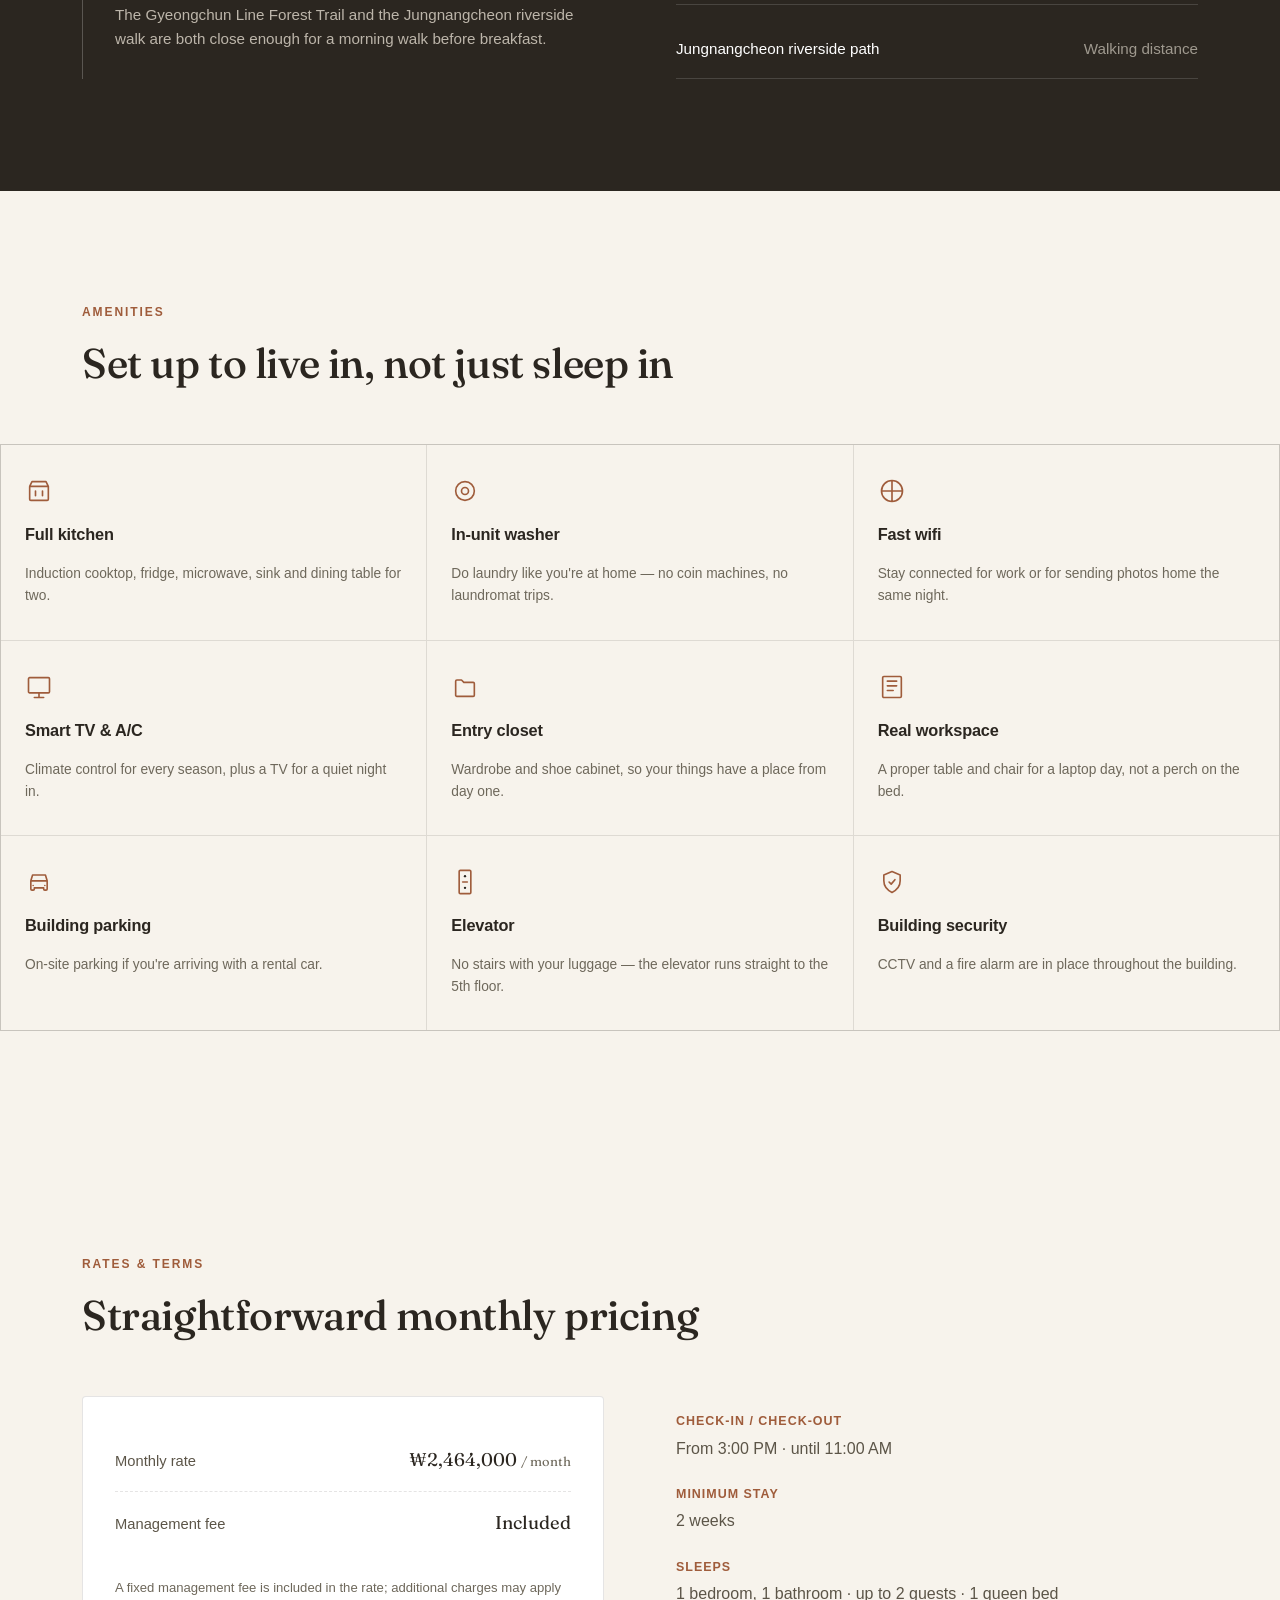
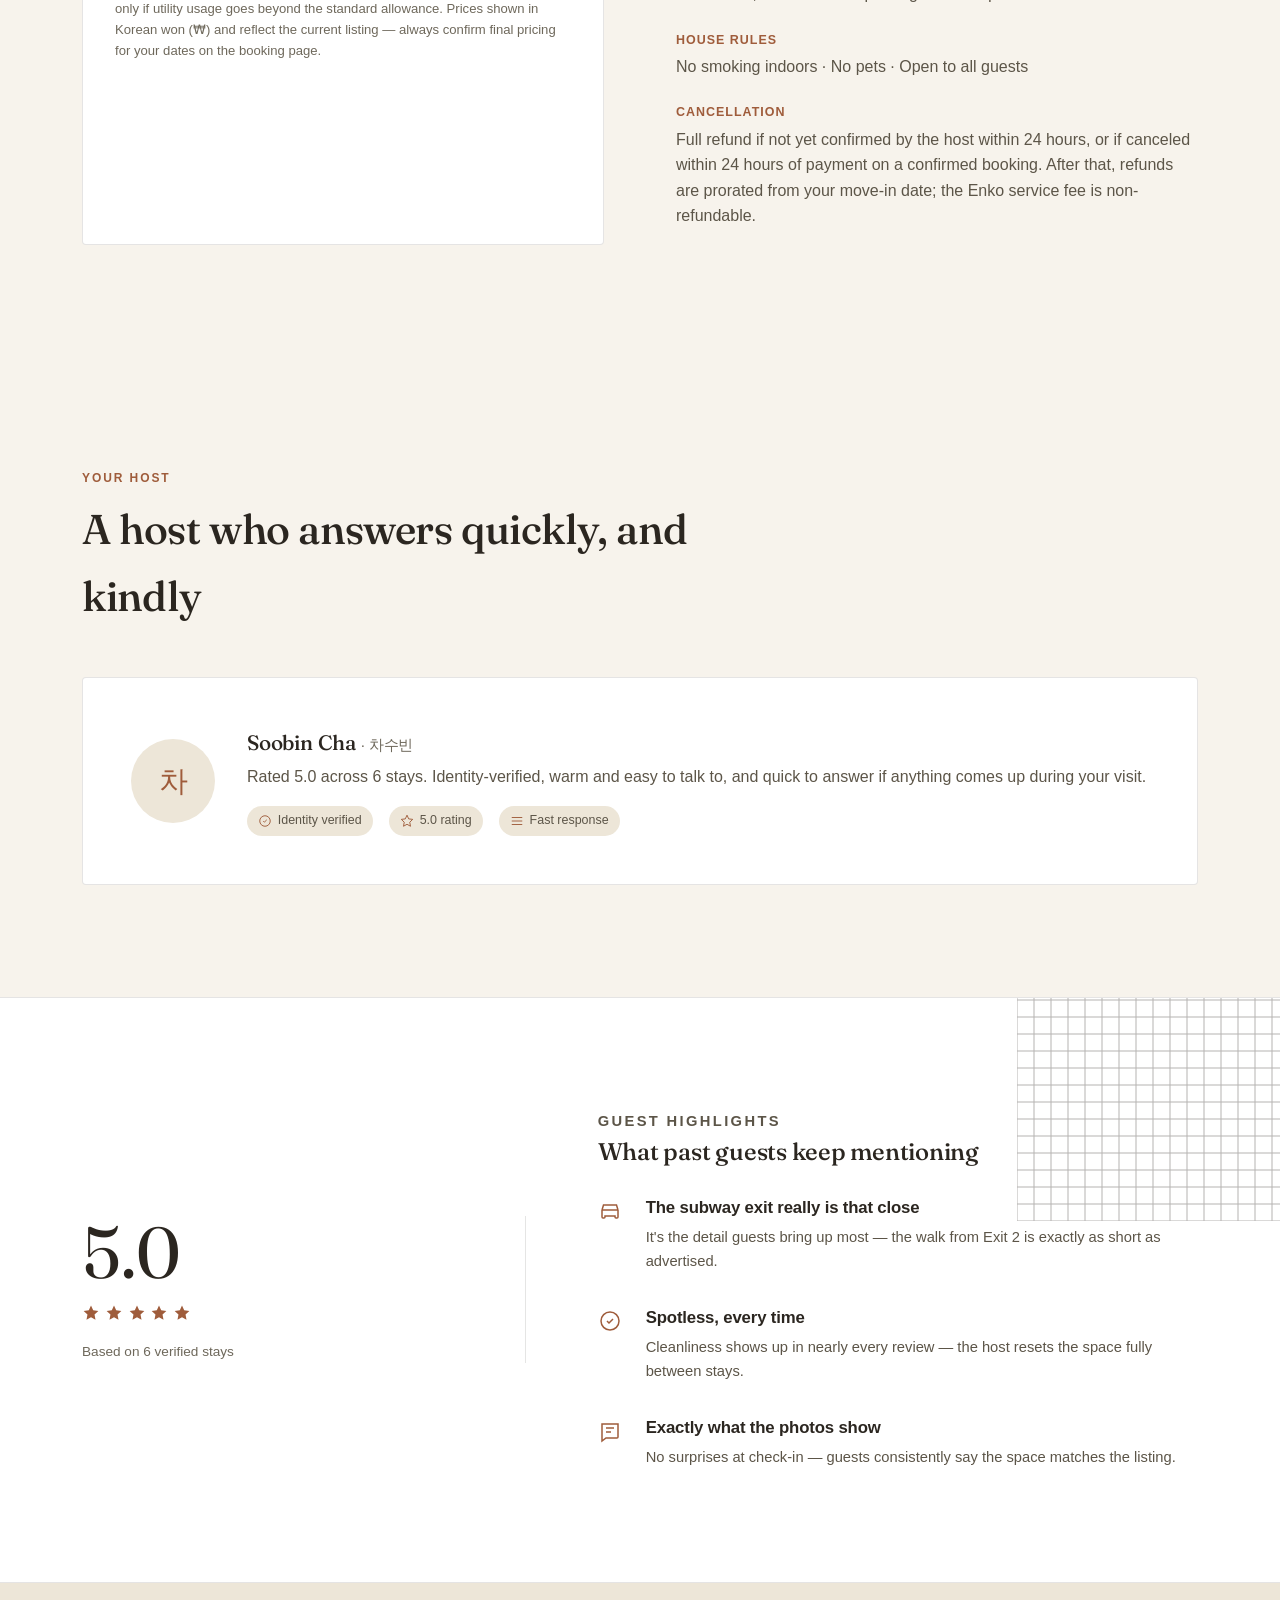
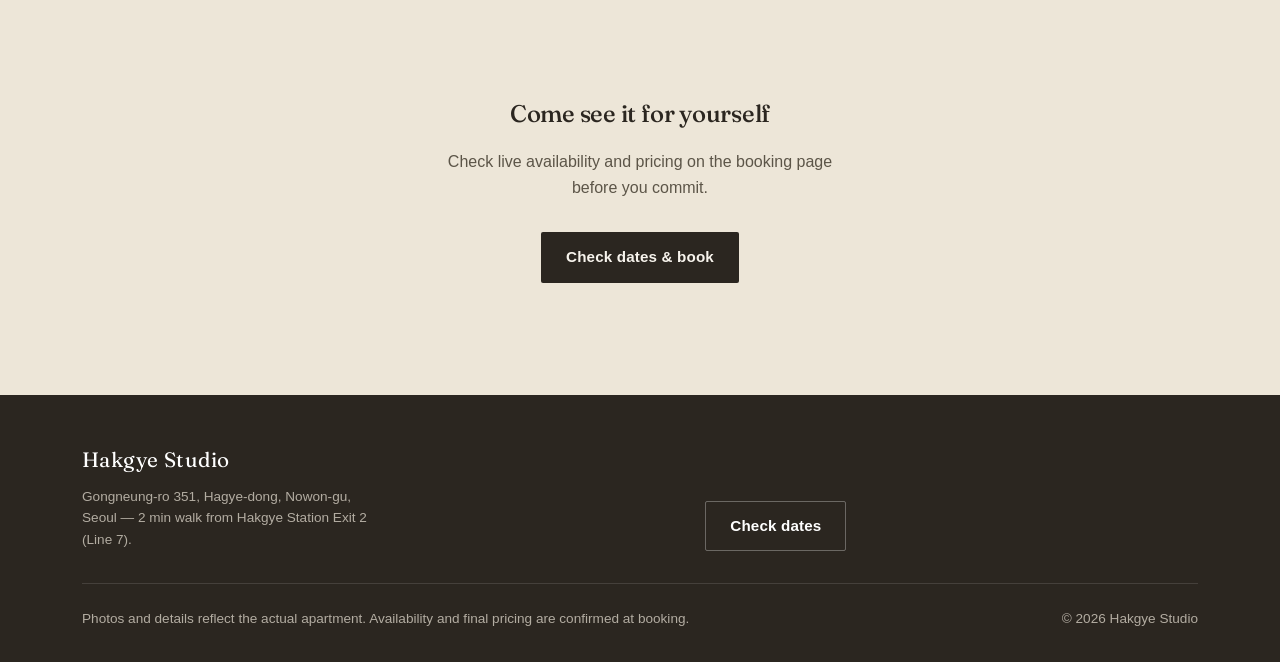
==== commit b5672271: "Switch to enko-sourced content, add trust section, fix host details - Replace all 33m2 booking links" ====
--- a/index.html
+++ b/index.html
@@ -39,7 +39,7 @@
         <button type="button" data-lang="en" aria-pressed="true">EN</button>
         <button type="button" data-lang="ko" aria-pressed="false">KO</button>
       </div>
-      <a class="btn btn-primary nav-book-btn" href="https://web.33m2.co.kr/guest/room/109606" target="_blank" rel="noopener" data-i18n="nav_book" id="navBookBtn">Check dates</a>
+      <a class="btn btn-primary nav-book-btn" href="https://stay.enko.kr/ko/house/152fac7e-cb90-407a-b8b1-46f29b684514" target="_blank" rel="noopener" data-i18n="nav_book" id="navBookBtn">Check dates</a>
     </div>
   </div>
 </header>
@@ -49,15 +49,14 @@
   <!-- HERO -->
   <section class="hero">
     <div class="hero-media lattice-frame">
-      <img src="assets/images/hero-living.jpg" alt="Sunlit studio living area seen through the original wooden lattice sliding doors, with a white sofa, glass coffee table and fresh flowers." fetchpriority="high">
+      <img src="assets/images/hero-lattice-balcony.jpg" alt="Sunlit studio living area seen through the original wooden lattice sliding doors, with a white sofa, glass coffee table and fresh flowers." fetchpriority="high">
     </div>
     <div class="wrap hero-inner">
       <p class="hero-eyebrow" data-i18n="hero_eyebrow">Hakgye Station, Exit 2 · Nowon-gu, Seoul</p>
       <h1 data-i18n="hero_title">A quiet, sun-filled studio two minutes from the subway</h1>
-      <p class="hero-sub" data-i18n="hero_sub">A south-facing apartment with a real kitchen, soft linens and room to breathe — a calm home base for exploring Seoul, run by a host who lives five minutes away.</p>
+      <p class="hero-sub" data-i18n="hero_sub">A south-facing apartment with a real kitchen, soft linens and room to breathe — a calm home base for exploring Seoul, with a host who's quick to reply and always kind about it.</p>
       <div class="hero-actions">
-        <a class="btn btn-on-dark" href="https://web.33m2.co.kr/guest/room/109606" target="_blank" rel="noopener" data-i18n="hero_cta_dates">Check dates &amp; price</a>
-        <a class="btn btn-on-dark" href="#" id="msgHostBtn" data-i18n="hero_cta_message">Message the host</a>
+        <a class="btn btn-coral" href="https://stay.enko.kr/ko/house/152fac7e-cb90-407a-b8b1-46f29b684514" target="_blank" rel="noopener" data-i18n="hero_cta_dates">Check dates &amp; price</a>
       </div>
     </div>
     <div class="hero-scroll-cue" aria-hidden="true">
@@ -90,10 +89,10 @@
   <!-- STORY -->
   <section class="story" id="space">
     <div class="wrap">
-      <div class="story-media">
-        <img src="assets/images/story-bed.jpg" alt="Bed made with white linen beside a nightstand with a Flowerpot-style lamp and a small vase of poppies, morning light through sheer curtains." loading="lazy">
-      </div>
-      <div class="story-copy">
+      <div class="story-media" data-reveal>
+        <img src="assets/images/story-sofa-flowers.jpg" alt="Bed made with white linen beside a nightstand with a Flowerpot-style lamp and a small vase of poppies, morning light through sheer curtains." loading="lazy">
+      </div>
+      <div class="story-copy" data-reveal>
         <p class="eyebrow" data-i18n="story_eyebrow">The Space</p>
         <h2 data-i18n="story_title">Furnished the way you'd furnish it for yourself</h2>
         <p data-i18n="story_p1">The apartment faces south, so the light moves slowly across the room from morning to evening. Original wooden lattice doors — a detail from the building's earlier life — still divide the entry from the living area, kept rather than replaced.</p>
@@ -106,35 +105,73 @@
   <!-- GALLERY -->
   <section class="gallery" aria-label="Photo gallery">
     <div class="wrap">
-      <div class="section-head">
+      <div class="section-head" data-reveal>
         <p class="eyebrow" data-i18n="gallery_eyebrow">Look Around</p>
         <h2 data-i18n="gallery_title">Every corner, as it actually looks</h2>
       </div>
-      <div class="gallery-grid" id="galleryGrid">
-        <button class="gallery-item g-wide g-tall" data-full="assets/images/gallery-room-wide.jpg">
-          <img src="assets/images/gallery-room-wide.jpg" alt="Full view of the living and sleeping area through the lattice doors, with balcony and trees visible outside." loading="lazy">
-        </button>
-        <button class="gallery-item" data-full="assets/images/gallery-lamp-tv.jpg">
-          <img src="assets/images/gallery-lamp-tv.jpg" alt="Bedside lamp glowing at dusk with the TV and curtains soft in the background." loading="lazy">
-        </button>
-        <button class="gallery-item" data-full="assets/images/gallery-bed-closeup.jpg">
-          <img src="assets/images/gallery-bed-closeup.jpg" alt="Close view of crisp white bedding and pillows against a linen-textured wall." loading="lazy">
-        </button>
-        <button class="gallery-item g-wide" data-full="assets/images/gallery-bed-sofa-tv.jpg">
-          <img src="assets/images/gallery-bed-sofa-tv.jpg" alt="Bed, sofa and wall-mounted television arranged in the sunlit room." loading="lazy">
-        </button>
-        <button class="gallery-item" data-full="assets/images/gallery-nook-1.jpg">
-          <img src="assets/images/gallery-nook-1.jpg" alt="Small dining nook with a round table, folding chairs and a paper lantern pendant light." loading="lazy">
-        </button>
-        <button class="gallery-item" data-full="assets/images/gallery-bed-books.jpg">
-          <img src="assets/images/gallery-bed-books.jpg" alt="Nightstand with lamp and a small stack of books beside the sofa." loading="lazy">
-        </button>
-        <button class="gallery-item g-wide" data-full="assets/images/gallery-bed-window.jpg">
-          <img src="assets/images/gallery-bed-window.jpg" alt="Bed facing the balcony window with sheer curtains and afternoon light." loading="lazy">
-        </button>
-        <button class="gallery-item" data-full="assets/images/gallery-mirror.jpg">
-          <img src="assets/images/gallery-mirror.jpg" alt="Full-length mirror in the entry beside the original lattice sliding door." loading="lazy">
-        </button>
+      <div id="galleryGrid">
+        <h3 class="gallery-group-label" data-i18n="gallery_group_living">Living &amp; Sleeping</h3>
+        <div class="gallery-grid">
+          <button class="gallery-item g-wide g-tall" data-full="assets/images/living-entry-wide.jpg">
+            <img src="assets/images/living-entry-wide.jpg" alt="Wide view through the lattice doors past the entry mirror and paper lantern toward the bed and dining table." loading="lazy">
+          </button>
+          <button class="gallery-item" data-full="assets/images/living-room-tv.jpg">
+            <img src="assets/images/living-room-tv.jpg" alt="Bed and sofa with the wall-mounted TV, seen from the living area with a vase of poppies in the foreground." loading="lazy">
+          </button>
+          <button class="gallery-item" data-full="assets/images/living-bed-sofa.jpg">
+            <img src="assets/images/living-bed-sofa.jpg" alt="Sofa beside the bed with a bedside lamp lit and poppies on the glass coffee table." loading="lazy">
+          </button>
+          <button class="gallery-item g-wide" data-full="assets/images/living-sofa-poster.jpg">
+            <img src="assets/images/living-sofa-poster.jpg" alt="Sofa and bed with a breakfast-themed poster on the wall and a glass coffee table." loading="lazy">
+          </button>
+          <button class="gallery-item" data-full="assets/images/living-bed-tv-side.jpg">
+            <img src="assets/images/living-bed-tv-side.jpg" alt="Bed viewed from the sofa with the TV on a stand and sheer curtains behind." loading="lazy">
+          </button>
+          <button class="gallery-item" data-full="assets/images/living-headboard-poster.jpg">
+            <img src="assets/images/living-headboard-poster.jpg" alt="Bed headboard with fresh pillows beneath a small framed poster and a potted plant." loading="lazy">
+          </button>
+          <button class="gallery-item" data-full="assets/images/living-linen-detail.jpg">
+            <img src="assets/images/living-linen-detail.jpg" alt="Close detail of crisp white pillows and linen against a textured wall." loading="lazy">
+          </button>
+          <button class="gallery-item" data-full="assets/images/living-lamp-detail.jpg">
+            <img src="assets/images/living-lamp-detail.jpg" alt="Bedside lamp glowing warmly with the bed and TV soft-focused behind it." loading="lazy">
+          </button>
+          <button class="gallery-item" data-full="assets/images/living-mirror-detail.jpg">
+            <img src="assets/images/living-mirror-detail.jpg" alt="Full-length arched mirror in the entry reflecting the paper lantern beside the lattice door." loading="lazy">
+          </button>
+          <button class="gallery-item" data-full="assets/images/living-dining-nook.jpg">
+            <img src="assets/images/living-dining-nook.jpg" alt="Small dining nook with a round table, two folding chairs and a paper lantern pendant light." loading="lazy">
+          </button>
+        </div>
+
+        <h3 class="gallery-group-label" data-i18n="gallery_group_kitchen">Kitchen</h3>
+        <div class="gallery-grid">
+          <button class="gallery-item g-wide" data-full="assets/images/kitchen-hallway-view.jpg">
+            <img src="assets/images/kitchen-hallway-view.jpg" alt="Hallway leading past the kitchen toward the sunlit bedroom, with the fridge and microwave along the wall." loading="lazy">
+          </button>
+          <button class="gallery-item" data-full="assets/images/kitchen-sink-stove.jpg">
+            <img src="assets/images/kitchen-sink-stove.jpg" alt="Kitchen sink, faucet and induction stovetop set into white cabinetry." loading="lazy">
+          </button>
+          <button class="gallery-item" data-full="assets/images/kitchen-cookware.jpg">
+            <img src="assets/images/kitchen-cookware.jpg" alt="Open cabinet stocked with pots, a frying pan and stacked bowls." loading="lazy">
+          </button>
+          <button class="gallery-item" data-full="assets/images/kitchen-utensils.jpg">
+            <img src="assets/images/kitchen-utensils.jpg" alt="Cabinet with cooking utensils, an electric kettle and a knife block." loading="lazy">
+          </button>
+          <button class="gallery-item" data-full="assets/images/kitchen-cutlery.jpg">
+            <img src="assets/images/kitchen-cutlery.jpg" alt="Cutlery drawer with spoons, chopsticks and utensils organized in a tray." loading="lazy">
+          </button>
+        </div>
+
+        <h3 class="gallery-group-label" data-i18n="gallery_group_bath">Bathroom &amp; Details</h3>
+        <div class="gallery-grid gallery-grid-small">
+          <button class="gallery-item" data-full="assets/images/bath-shower-sink.jpg">
+            <img src="assets/images/bath-shower-sink.jpg" alt="Bathroom with a rain shower head, glass shelf and pedestal sink." loading="lazy">
+          </button>
+          <button class="gallery-item" data-full="assets/images/bath-hairdryer.jpg">
+            <img src="assets/images/bath-hairdryer.jpg" alt="Hair dryer stored in a drawer, ready to use." loading="lazy">
+          </button>
+        </div>
       </div>
     </div>
   </section>
@@ -142,11 +179,12 @@
   <!-- ACCESS -->
   <section class="access" id="access">
     <div class="wrap">
-      <div class="section-head">
+      <div class="section-head" data-reveal>
         <p class="eyebrow" data-i18n="access_eyebrow">Getting Here</p>
         <h2 data-i18n="access_title">Closer to everything than it looks on a map</h2>
       </div>
-      <div class="access-grid">
+      <div class="access-divider" aria-hidden="true"></div>
+      <div class="access-grid" data-reveal>
         <ol class="route">
           <li>
             <span class="route-time" data-i18n="route_1_time">2 min walk</span>
@@ -175,12 +213,12 @@
   <!-- AMENITIES -->
   <section id="amenities">
     <div class="wrap">
-      <div class="section-head">
+      <div class="section-head" data-reveal>
         <p class="eyebrow" data-i18n="amenities_eyebrow">Amenities</p>
         <h2 data-i18n="amenities_title">Set up to live in, not just sleep in</h2>
       </div>
     </div>
-    <div class="amenities-grid">
+    <div class="amenities-grid" data-reveal>
       <div class="amenity">
         <svg viewBox="0 0 24 24" fill="none" stroke-width="1.4" stroke-linecap="round" stroke-linejoin="round"><path d="M4 8h16M4 8v11a1 1 0 001 1h14a1 1 0 001-1V8M4 8l2-4h12l2 4M9 12v4M15 12v4"/></svg>
         <h3 data-i18n="am_1_title">Full kitchen</h3>
@@ -211,48 +249,51 @@
         <h3 data-i18n="am_6_title">Real workspace</h3>
         <p data-i18n="am_6_desc">A proper table and chair for a laptop day, not a perch on the bed.</p>
       </div>
+      <div class="amenity">
+        <svg viewBox="0 0 24 24" fill="none" stroke-width="1.4" stroke-linecap="round" stroke-linejoin="round"><path d="M5 11l1.5-5h11L19 11M5 11v7a1 1 0 001 1h1a1 1 0 001-1v-1h8v1a1 1 0 001 1h1a1 1 0 001-1v-7M5 11h14M7 15h.01M17 15h.01"/></svg>
+        <h3 data-i18n="am_7_title">Building parking</h3>
+        <p data-i18n="am_7_desc">On-site parking if you're arriving with a rental car.</p>
+      </div>
+      <div class="amenity">
+        <svg viewBox="0 0 24 24" fill="none" stroke-width="1.4" stroke-linecap="round" stroke-linejoin="round"><rect x="7" y="2" width="10" height="20" rx="1"/><circle cx="12" cy="7" r="1" fill="currentColor" stroke="none"/><circle cx="12" cy="17" r="1" fill="currentColor" stroke="none"/><path d="M10 12h4"/></svg>
+        <h3 data-i18n="am_8_title">Elevator</h3>
+        <p data-i18n="am_8_desc">No stairs with your luggage — the elevator runs straight to the 5th floor.</p>
+      </div>
+      <div class="amenity">
+        <svg viewBox="0 0 24 24" fill="none" stroke-width="1.4" stroke-linecap="round" stroke-linejoin="round"><path d="M12 3l7 3v5c0 4.5-3 8-7 10-4-2-7-5.5-7-10V6l7-3z"/><path d="M9.5 12l1.8 1.8L14.5 10"/></svg>
+        <h3 data-i18n="am_9_title">Building security</h3>
+        <p data-i18n="am_9_desc">CCTV and a fire alarm are in place throughout the building.</p>
+      </div>
     </div>
   </section>
 
   <!-- STAY DETAILS -->
   <section id="stay">
     <div class="wrap">
-      <div class="section-head">
+      <div class="section-head" data-reveal>
         <p class="eyebrow" data-i18n="stay_eyebrow">Rates &amp; Terms</p>
-        <h2 data-i18n="stay_title">Priced by the week, the way Seoul does short stays</h2>
-      </div>
-      <div class="details-grid">
+        <h2 data-i18n="stay_title">Straightforward monthly pricing</h2>
+      </div>
+      <div class="details-grid" data-reveal>
         <div class="rate-card">
           <div class="rate-row">
-            <span class="label" data-i18n="rate_1_label">Weekly rate</span>
-            <span class="value">₩330,000 <span style="font-size:0.7em;color:var(--ink-faint)" data-i18n="rate_per_week">/ week</span></span>
-          </div>
-          <div class="rate-row">
-            <span class="label" data-i18n="rate_2_label">4+ week stay (10% off)</span>
-            <span class="value">₩297,000 <span style="font-size:0.7em;color:var(--ink-faint)" data-i18n="rate_per_week">/ week</span></span>
+            <span class="label" data-i18n="rate_1_label">Monthly rate</span>
+            <span class="value">₩2,464,000 <span style="font-size:0.7em;color:var(--ink-faint)" data-i18n="rate_per_month">/ month</span></span>
           </div>
           <div class="rate-row">
             <span class="label" data-i18n="rate_3_label">Management fee</span>
-            <span class="value">₩60,000 <span style="font-size:0.7em;color:var(--ink-faint)" data-i18n="rate_per_week">/ week</span></span>
-          </div>
-          <div class="rate-row">
-            <span class="label" data-i18n="rate_4_label">One-time cleaning fee</span>
-            <span class="value">₩50,000</span>
-          </div>
-          <div class="rate-row">
-            <span class="label" data-i18n="rate_5_label">Security deposit</span>
-            <span class="value">₩330,000</span>
-          </div>
-          <p class="rate-note" data-i18n="rate_note">Move in right away and ₩50,000 comes off the total. The deposit is fully refunded at check-out, minus any damage. Prices shown in Korean won (₩).</p>
+            <span class="value" data-i18n="rate_3_value">Included</span>
+          </div>
+          <p class="rate-note" data-i18n="rate_note">A fixed management fee is included in the rate; additional charges may apply only if utility usage goes beyond the standard allowance. Prices shown in Korean won (₩) and reflect the current listing — always confirm final pricing for your dates on the booking page.</p>
         </div>
         <dl class="info-list">
           <div>
             <dt data-i18n="info_1_dt">Check-in / Check-out</dt>
-            <dd data-i18n="info_1_dd">From 3:00 PM · until 12:00 PM</dd>
+            <dd data-i18n="info_1_dd">From 3:00 PM · until 11:00 AM</dd>
           </div>
           <div>
             <dt data-i18n="info_2_dt">Minimum stay</dt>
-            <dd data-i18n="info_2_dd">1 week</dd>
+            <dd data-i18n="info_2_dd">2 weeks</dd>
           </div>
           <div>
             <dt data-i18n="info_3_dt">Sleeps</dt>
@@ -260,7 +301,11 @@
           </div>
           <div>
             <dt data-i18n="info_4_dt">House rules</dt>
-            <dd data-i18n="info_4_dd">No smoking indoors · No pets</dd>
+            <dd data-i18n="info_4_dd">No smoking indoors · No pets · Open to all guests</dd>
+          </div>
+          <div>
+            <dt data-i18n="info_5_dt">Cancellation</dt>
+            <dd data-i18n="info_5_dd">Full refund if not yet confirmed by the host within 24 hours, or if canceled within 24 hours of payment on a confirmed booking. After that, refunds are prorated from your move-in date; the Enko service fee is non-refundable.</dd>
           </div>
         </dl>
       </div>
@@ -270,14 +315,14 @@
   <!-- HOST -->
   <section id="host">
     <div class="wrap">
-      <div class="section-head">
+      <div class="section-head" data-reveal>
         <p class="eyebrow" data-i18n="host_eyebrow">Your Host</p>
-        <h2 data-i18n="host_title">Hosted by someone who's five minutes away</h2>
-      </div>
-      <div class="host-card">
+        <h2 data-i18n="host_title">A host who answers quickly, and kindly</h2>
+      </div>
+      <div class="host-card" data-reveal>
         <div class="host-avatar" aria-hidden="true">차</div>
         <div>
-          <h3 style="font-family:var(--font-display);font-size:1.3rem;font-weight:500">Subin Cha <span style="font-size:0.95rem;color:var(--ink-faint);font-family:var(--font-body)">· 차수빈</span></h3>
+          <h3 style="font-family:var(--font-display);font-size:1.3rem;font-weight:500">Soobin Cha <span style="font-size:0.95rem;color:var(--ink-faint);font-family:var(--font-body)">· 차수빈</span></h3>
           <p style="color:var(--ink-soft);margin-top:0.3rem" data-i18n="host_desc">Rated 5.0 across 6 stays. Identity-verified, and quick to answer if anything comes up during your visit.</p>
           <div class="host-badges">
             <span class="badge"><svg viewBox="0 0 24 24" fill="none" stroke="currentColor" stroke-width="1.6"><path d="M9 12l2 2 4-4M21 12a9 9 0 11-18 0 9 9 0 0118 0z"/></svg><span data-i18n="host_badge_1">Identity verified</span></span>
@@ -289,14 +334,59 @@
     </div>
   </section>
 
+  <!-- GUEST HIGHLIGHTS -->
+  <section class="highlights" id="highlights" data-reveal>
+    <div class="wrap">
+      <div class="highlights-inner" data-reveal>
+        <div class="highlights-score">
+          <span class="highlights-number">5.0</span>
+          <div class="highlights-stars" aria-hidden="true">
+            <svg viewBox="0 0 24 24" fill="currentColor"><path d="M12 2l2.9 6.4 6.9.8-5.1 4.9 1.3 6.9-6-3.4-6 3.4 1.3-6.9-5.1-4.9 6.9-.8z"/></svg>
+            <svg viewBox="0 0 24 24" fill="currentColor"><path d="M12 2l2.9 6.4 6.9.8-5.1 4.9 1.3 6.9-6-3.4-6 3.4 1.3-6.9-5.1-4.9 6.9-.8z"/></svg>
+            <svg viewBox="0 0 24 24" fill="currentColor"><path d="M12 2l2.9 6.4 6.9.8-5.1 4.9 1.3 6.9-6-3.4-6 3.4 1.3-6.9-5.1-4.9 6.9-.8z"/></svg>
+            <svg viewBox="0 0 24 24" fill="currentColor"><path d="M12 2l2.9 6.4 6.9.8-5.1 4.9 1.3 6.9-6-3.4-6 3.4 1.3-6.9-5.1-4.9 6.9-.8z"/></svg>
+            <svg viewBox="0 0 24 24" fill="currentColor"><path d="M12 2l2.9 6.4 6.9.8-5.1 4.9 1.3 6.9-6-3.4-6 3.4 1.3-6.9-5.1-4.9 6.9-.8z"/></svg>
+          </div>
+          <span class="highlights-count" data-i18n="highlights_count">Based on 6 verified stays</span>
+        </div>
+        <div class="highlights-list">
+          <p class="eyebrow" data-i18n="highlights_eyebrow">Guest Highlights</p>
+          <h2 data-i18n="highlights_title">What past guests keep mentioning</h2>
+          <ul>
+            <li>
+              <svg viewBox="0 0 24 24" fill="none" stroke="currentColor" stroke-width="1.5"><path d="M4 11l1.5-5h13L20 11M4 11v7a1 1 0 001 1h1a1 1 0 001-1v-1h10v1a1 1 0 001 1h1a1 1 0 001-1v-7M4 11h16"/></svg>
+              <div>
+                <h3 data-i18n="highlight_1_title">The subway exit really is that close</h3>
+                <p data-i18n="highlight_1_desc">It's the detail guests bring up most — the walk from Exit 2 is exactly as short as advertised.</p>
+              </div>
+            </li>
+            <li>
+              <svg viewBox="0 0 24 24" fill="none" stroke="currentColor" stroke-width="1.5"><path d="M9 12l2 2 4-4M21 12a9 9 0 11-18 0 9 9 0 0118 0z"/></svg>
+              <div>
+                <h3 data-i18n="highlight_2_title">Spotless, every time</h3>
+                <p data-i18n="highlight_2_desc">Cleanliness shows up in nearly every review — the host resets the space fully between stays.</p>
+              </div>
+            </li>
+            <li>
+              <svg viewBox="0 0 24 24" fill="none" stroke="currentColor" stroke-width="1.5"><path d="M4 5h16v13a1 1 0 01-1 1H8l-4 3V5z"/><path d="M8 9h8M8 13h5"/></svg>
+              <div>
+                <h3 data-i18n="highlight_3_title">Exactly what the photos show</h3>
+                <p data-i18n="highlight_3_desc">No surprises at check-in — guests consistently say the space matches the listing.</p>
+              </div>
+            </li>
+          </ul>
+        </div>
+      </div>
+    </div>
+  </section>
+
   <!-- CTA BAND -->
   <section class="cta-band">
     <div class="wrap">
       <h2 data-i18n="cta_title">Come see it for yourself</h2>
-      <p data-i18n="cta_sub">Check live availability and pricing on the booking page, or message the host directly with questions before you commit.</p>
+      <p data-i18n="cta_sub">Check live availability and pricing on the booking page before you commit.</p>
       <div class="btn-row">
-        <a class="btn btn-primary" href="https://web.33m2.co.kr/guest/room/109606" target="_blank" rel="noopener" data-i18n="cta_book">Check dates &amp; book</a>
-        <a class="btn btn-ghost" href="#" id="msgHostBtn2" data-i18n="cta_message">Message on WhatsApp / KakaoTalk</a>
+        <a class="btn btn-primary" href="https://stay.enko.kr/ko/house/152fac7e-cb90-407a-b8b1-46f29b684514" target="_blank" rel="noopener" data-i18n="cta_book">Check dates &amp; book</a>
       </div>
     </div>
   </section>
@@ -311,7 +401,7 @@
         <p style="margin-top:0.6rem;max-width:40ch" data-i18n="footer_address">Gongneung-ro 351, Hagye-dong, Nowon-gu, Seoul — 2 min walk from Hakgye Station Exit 2 (Line 7).</p>
       </div>
       <div class="btn-row" style="display:flex;gap:1rem">
-        <a class="btn btn-on-dark" style="border-color:rgba(255,255,255,0.3)" href="https://web.33m2.co.kr/guest/room/109606" target="_blank" rel="noopener" data-i18n="footer_book">Check dates</a>
+        <a class="btn btn-on-dark" style="border-color:rgba(255,255,255,0.3)" href="https://stay.enko.kr/ko/house/152fac7e-cb90-407a-b8b1-46f29b684514" target="_blank" rel="noopener" data-i18n="footer_book">Check dates</a>
       </div>
     </div>
     <div class="footer-bottom">
--- a/assets/css/style.css
+++ b/assets/css/style.css
@@ -18,6 +18,8 @@
   --coral: #c97c5f;
   --coral-deep: #9f5c3b;
   --line: rgba(43, 38, 32, 0.12);
+  --lattice-watermark: url("data:image/svg+xml,%3Csvg xmlns='http://www.w3.org/2000/svg' width='34' height='34'%3E%3Cpath d='M0 0H34M0 17H34M0 34H34M0 0V34M17 0V34M34 0V34' stroke='%232b2620' stroke-width='1' fill='none'/%3E%3C/svg%3E");
+  --lattice-watermark-light: url("data:image/svg+xml,%3Csvg xmlns='http://www.w3.org/2000/svg' width='34' height='34'%3E%3Cpath d='M0 0H34M0 17H34M0 34H34M0 0V34M17 0V34M34 0V34' stroke='%23f7f3ec' stroke-width='1' fill='none'/%3E%3C/svg%3E");
 
   --font-display: "Fraunces", "Noto Serif KR", serif;
   --font-body: "Pretendard", -apple-system, BlinkMacSystemFont, "Segoe UI", sans-serif;
@@ -143,6 +145,13 @@
   color: var(--white);
 }
 .btn-on-dark:hover { background: var(--white); color: var(--ink); border-color: var(--white); }
+.btn-coral {
+  background: var(--coral-deep);
+  color: var(--white);
+  border-color: var(--coral-deep);
+  box-shadow: 0 4px 18px rgba(0,0,0,0.25);
+}
+.btn-coral:hover { background: #8a4d31; border-color: #8a4d31; }
 .btn:active { transform: scale(0.98); }
 
 /* ---------- header ---------- */
@@ -262,7 +271,12 @@
   content: "";
   position: absolute;
   inset: 0;
-  background: linear-gradient(180deg, rgba(20,17,13,0.35) 0%, rgba(20,17,13,0.05) 32%, rgba(20,17,13,0.55) 100%);
+  /* Vertical mood gradient + a stronger scrim behind the left-aligned
+     text column, so headline legibility doesn't depend on how bright
+     that particular region of the photo happens to be. */
+  background:
+    linear-gradient(100deg, rgba(15,13,10,0.78) 0%, rgba(15,13,10,0.55) 32%, rgba(15,13,10,0.18) 58%, rgba(15,13,10,0) 78%),
+    linear-gradient(180deg, rgba(15,13,10,0.32) 0%, rgba(15,13,10,0.12) 30%, rgba(15,13,10,0.5) 100%);
 }
 .hero-inner {
   position: relative;
@@ -275,20 +289,23 @@
   font-size: 0.78rem;
   letter-spacing: 0.18em;
   text-transform: uppercase;
-  opacity: 0.9;
+  opacity: 0.95;
   margin-bottom: var(--space-2);
+  text-shadow: 0 1px 3px rgba(0,0,0,0.45), 0 2px 16px rgba(0,0,0,0.3);
 }
 .hero h1 {
   font-size: clamp(2.2rem, 6vw, 4.2rem);
   line-height: 1.08;
   max-width: 16ch;
   font-weight: 460;
+  text-shadow: 0 2px 6px rgba(0,0,0,0.45), 0 6px 28px rgba(0,0,0,0.3);
 }
 .hero-sub {
   margin-top: var(--space-3);
   max-width: 46ch;
   font-size: 1.05rem;
-  opacity: 0.92;
+  opacity: 0.96;
+  text-shadow: 0 1px 4px rgba(0,0,0,0.45), 0 4px 18px rgba(0,0,0,0.28);
 }
 .hero-actions {
   margin-top: var(--space-4);
@@ -365,6 +382,17 @@
 .story-copy h2 { margin-bottom: var(--space-3); }
 
 /* ---------- gallery ---------- */
+.gallery-group-label {
+  font-family: var(--font-body);
+  font-size: 0.78rem;
+  font-weight: 600;
+  text-transform: uppercase;
+  letter-spacing: 0.1em;
+  color: var(--ink-faint);
+  margin: var(--space-5) 0 var(--space-2);
+}
+.gallery-group-label:first-child { margin-top: 0; }
+
 .gallery-grid {
   display: grid;
   grid-template-columns: repeat(2, 1fr);
@@ -374,6 +402,7 @@
   .gallery-grid { grid-template-columns: repeat(4, 1fr); grid-auto-rows: 220px; gap: var(--space-2); }
   .gallery-grid .g-wide { grid-column: span 2; }
   .gallery-grid .g-tall { grid-row: span 2; }
+  .gallery-grid-small { grid-template-columns: repeat(2, 1fr); max-width: 620px; }
 }
 .gallery-item {
   position: relative;
@@ -400,8 +429,45 @@
 .gallery-item:hover img { transform: scale(1.045); }
 .gallery-item:focus-visible { outline-offset: -3px; }
 
+/* Echoes the hero's lattice-door framing on hover — the same "look
+   through the window" device applied consistently across the site. */
+.gallery-item::before,
+.gallery-item::after {
+  content: "";
+  position: absolute;
+  width: 22px;
+  height: 22px;
+  border: 2px solid var(--white);
+  opacity: 0;
+  transform: scale(0.9);
+  transition: opacity 250ms var(--ease), transform 250ms var(--ease);
+  filter: drop-shadow(0 1px 2px rgba(0,0,0,0.6)) drop-shadow(0 0 5px rgba(0,0,0,0.45));
+  pointer-events: none;
+}
+.gallery-item::before { top: 10px; left: 10px; border-right: none; border-bottom: none; }
+.gallery-item::after { bottom: 10px; right: 10px; border-left: none; border-top: none; }
+.gallery-item:hover::before,
+.gallery-item:hover::after,
+.gallery-item:focus-visible::before,
+.gallery-item:focus-visible::after { opacity: 0.9; transform: scale(1); }
+
 /* ---------- access ---------- */
-.access { background: var(--ink); color: var(--oat); }
+.access {
+  background: var(--ink);
+  color: var(--oat);
+  position: relative;
+}
+.access-divider {
+  height: 34px;
+  margin-bottom: var(--space-5);
+  background-image: var(--lattice-watermark-light);
+  background-size: 34px 34px;
+  background-position: left top;
+  background-repeat: repeat-x;
+  opacity: 0.65;
+  -webkit-mask-image: linear-gradient(90deg, transparent 0%, black 15%, black 85%, transparent 100%);
+  mask-image: linear-gradient(90deg, transparent 0%, black 15%, black 85%, transparent 100%);
+}
 .access .eyebrow { color: var(--coral); }
 .access .section-head h2 { color: var(--white); }
 .access-grid {
@@ -555,6 +621,67 @@
 }
 .badge svg { width: 14px; height: 14px; stroke: var(--coral-deep); }
 
+/* ---------- guest highlights ---------- */
+.highlights {
+  background: var(--white);
+  border-top: 1px solid var(--line);
+  border-bottom: 1px solid var(--line);
+  position: relative;
+  overflow: hidden;
+}
+.highlights::before {
+  content: "";
+  position: absolute;
+  top: -20%;
+  right: -6%;
+  width: 340px;
+  height: 340px;
+  background-image: var(--lattice-watermark);
+  background-size: 34px 34px;
+  opacity: 0.35;
+  pointer-events: none;
+}
+.highlights-inner {
+  position: relative;
+  display: grid;
+  gap: var(--space-6);
+}
+@media (min-width: 860px) {
+  .highlights-inner { grid-template-columns: 0.85fr 1.15fr; gap: var(--space-6); align-items: center; }
+}
+.highlights-score {
+  text-align: center;
+  padding: var(--space-4);
+}
+@media (min-width: 860px) {
+  .highlights-score {
+    text-align: left;
+    padding: 0;
+    border-right: 1px solid var(--line);
+  }
+}
+.highlights-number {
+  display: block;
+  font-family: var(--font-display);
+  font-size: 4.5rem;
+  line-height: 1;
+}
+.highlights-stars {
+  display: flex;
+  gap: 0.3rem;
+  margin: var(--space-2) 0;
+  color: var(--coral-deep);
+  justify-content: center;
+}
+@media (min-width: 860px) { .highlights-stars { justify-content: flex-start; } }
+.highlights-stars svg { width: 18px; height: 18px; }
+.highlights-count { font-size: 0.85rem; color: var(--ink-faint); }
+.highlights-list ul { display: grid; gap: var(--space-4); margin-top: var(--space-3); }
+.highlights-list li { display: flex; gap: var(--space-3); align-items: flex-start; }
+.highlights-list li svg { width: 24px; height: 24px; flex-shrink: 0; stroke: var(--coral-deep); margin-top: 0.2rem; }
+.highlights-list h3 { font-size: 1.05rem; font-weight: 600; font-family: var(--font-body); margin-bottom: 0.25rem; }
+.highlights-list p { color: var(--ink-soft); font-size: 0.92rem; }
+
 /* ---------- cta band ---------- */
 .cta-band {
   background: var(--oat);
@@ -630,6 +757,23 @@
 .lightbox-prev { left: var(--space-3); }
 .lightbox-next { right: var(--space-3); }
 
+/* ---------- scroll reveal ----------
+   Gated behind .reveal-enabled (added by JS after the observer is
+   wired up) so content stays visible by default if JS never runs —
+   progressive enhancement, not a way to hide content from anyone. */
+.reveal-enabled [data-reveal] {
+  opacity: 0;
+  transform: translateY(22px);
+  transition: opacity 700ms var(--ease), transform 700ms var(--ease);
+}
+.reveal-enabled [data-reveal].is-visible {
+  opacity: 1;
+  transform: translateY(0);
+}
+@media (prefers-reduced-motion: reduce) {
+  .reveal-enabled [data-reveal] { opacity: 1; transform: none; }
+}
+
 /* ---------- utility ---------- */
 [data-i18n], [data-i18n-html] { transition: opacity 150ms; }
 .sr-only {
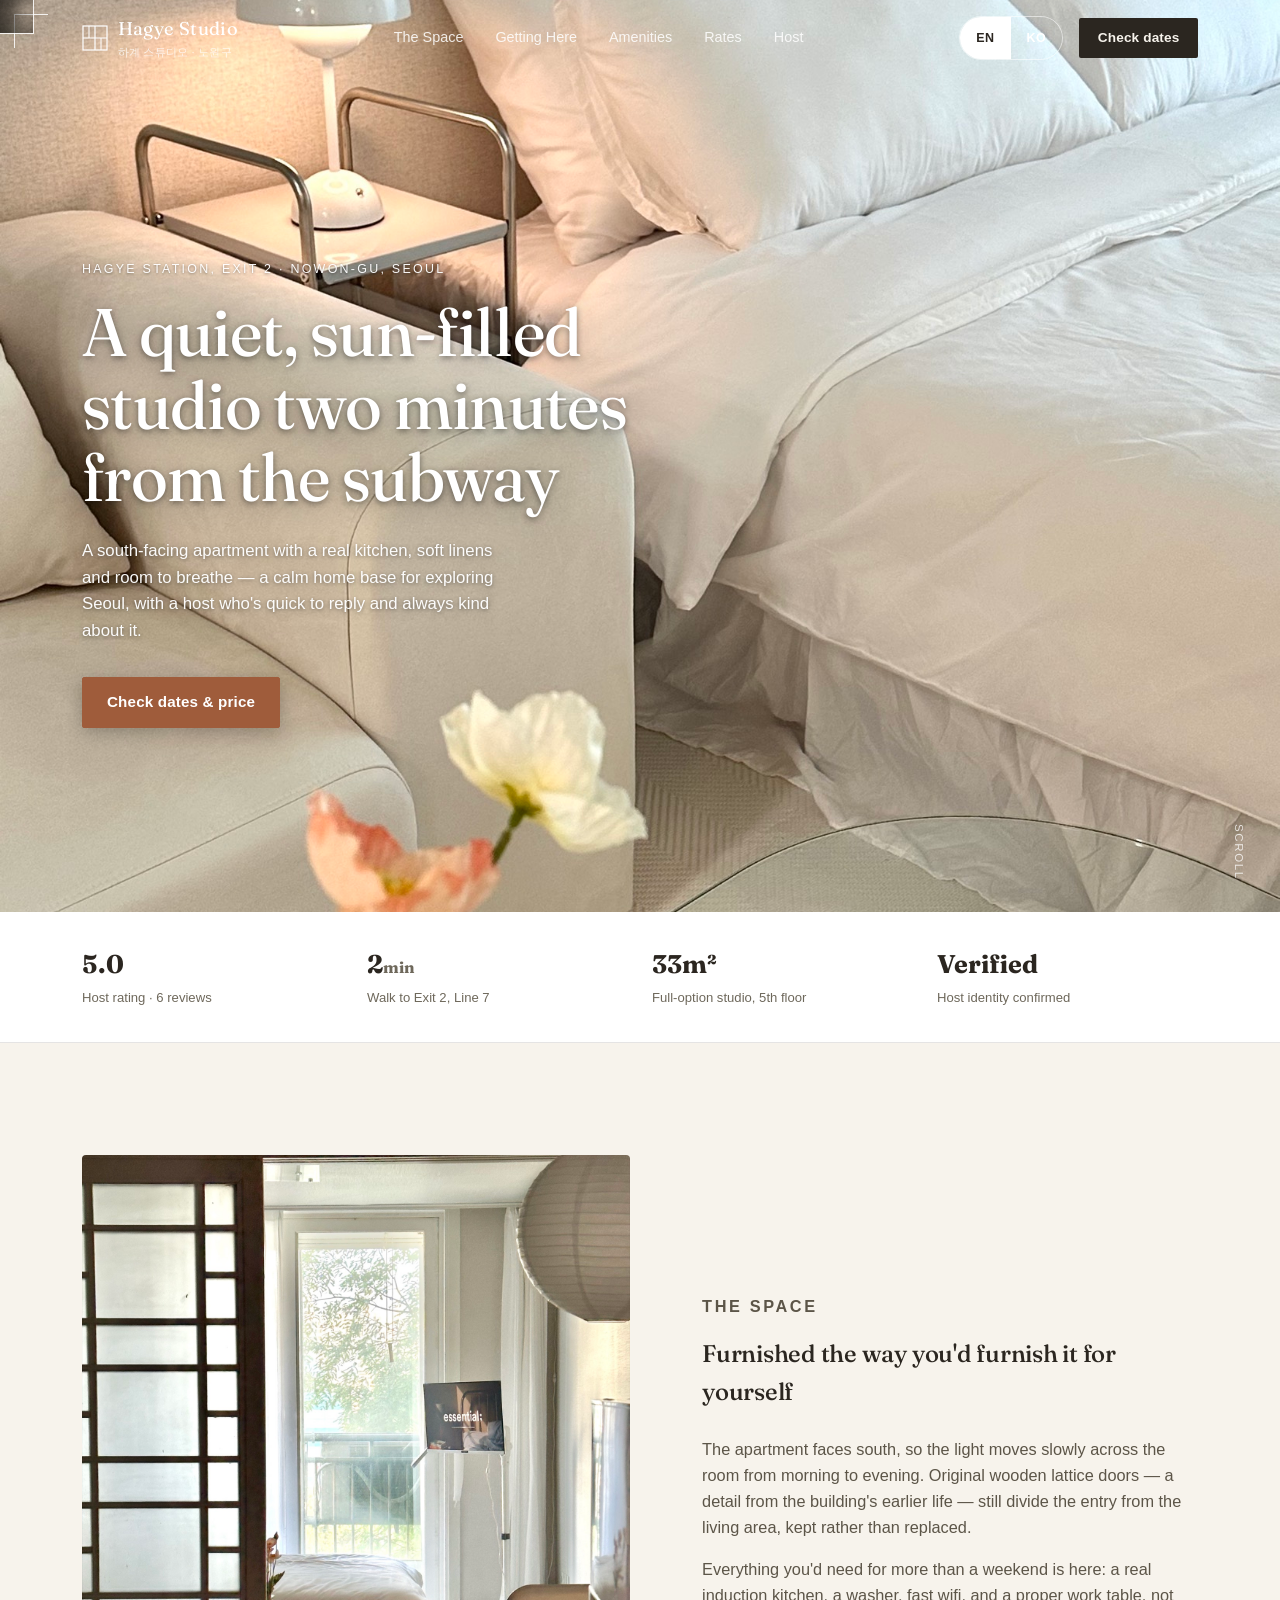
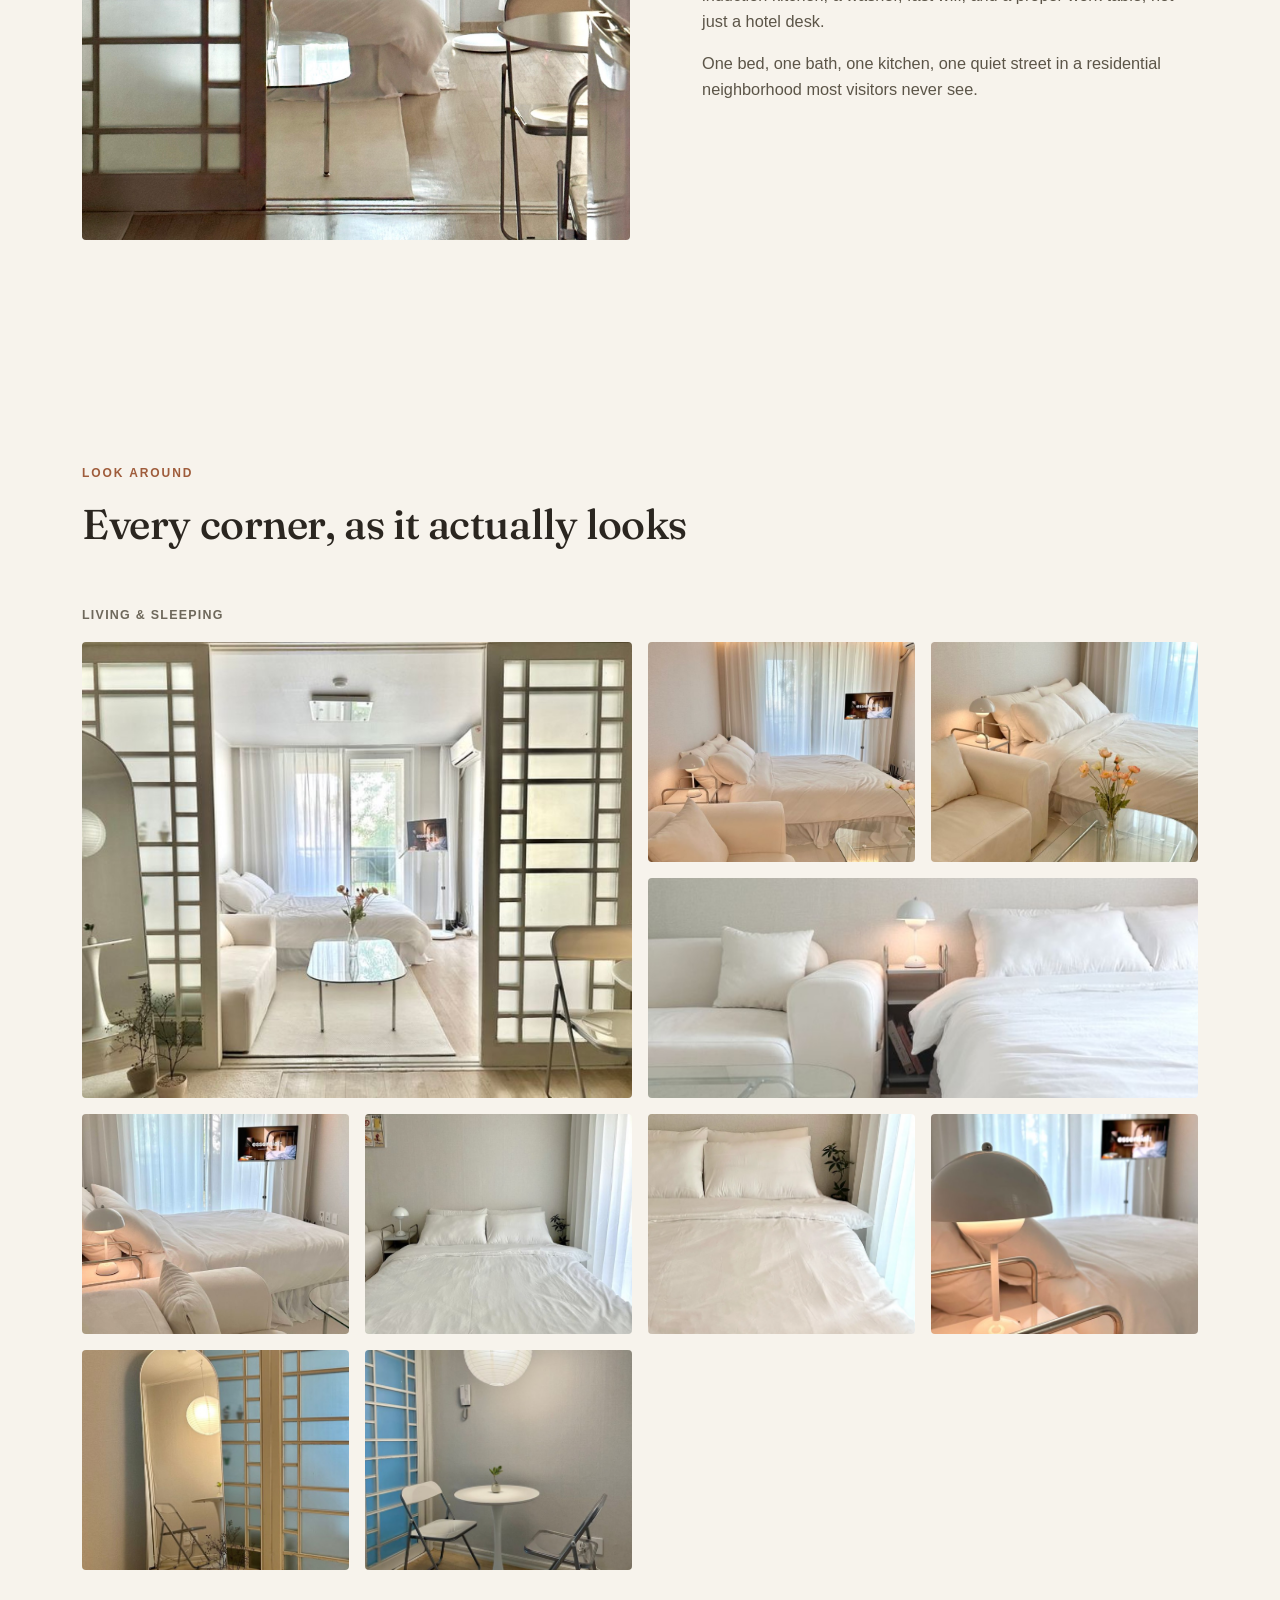
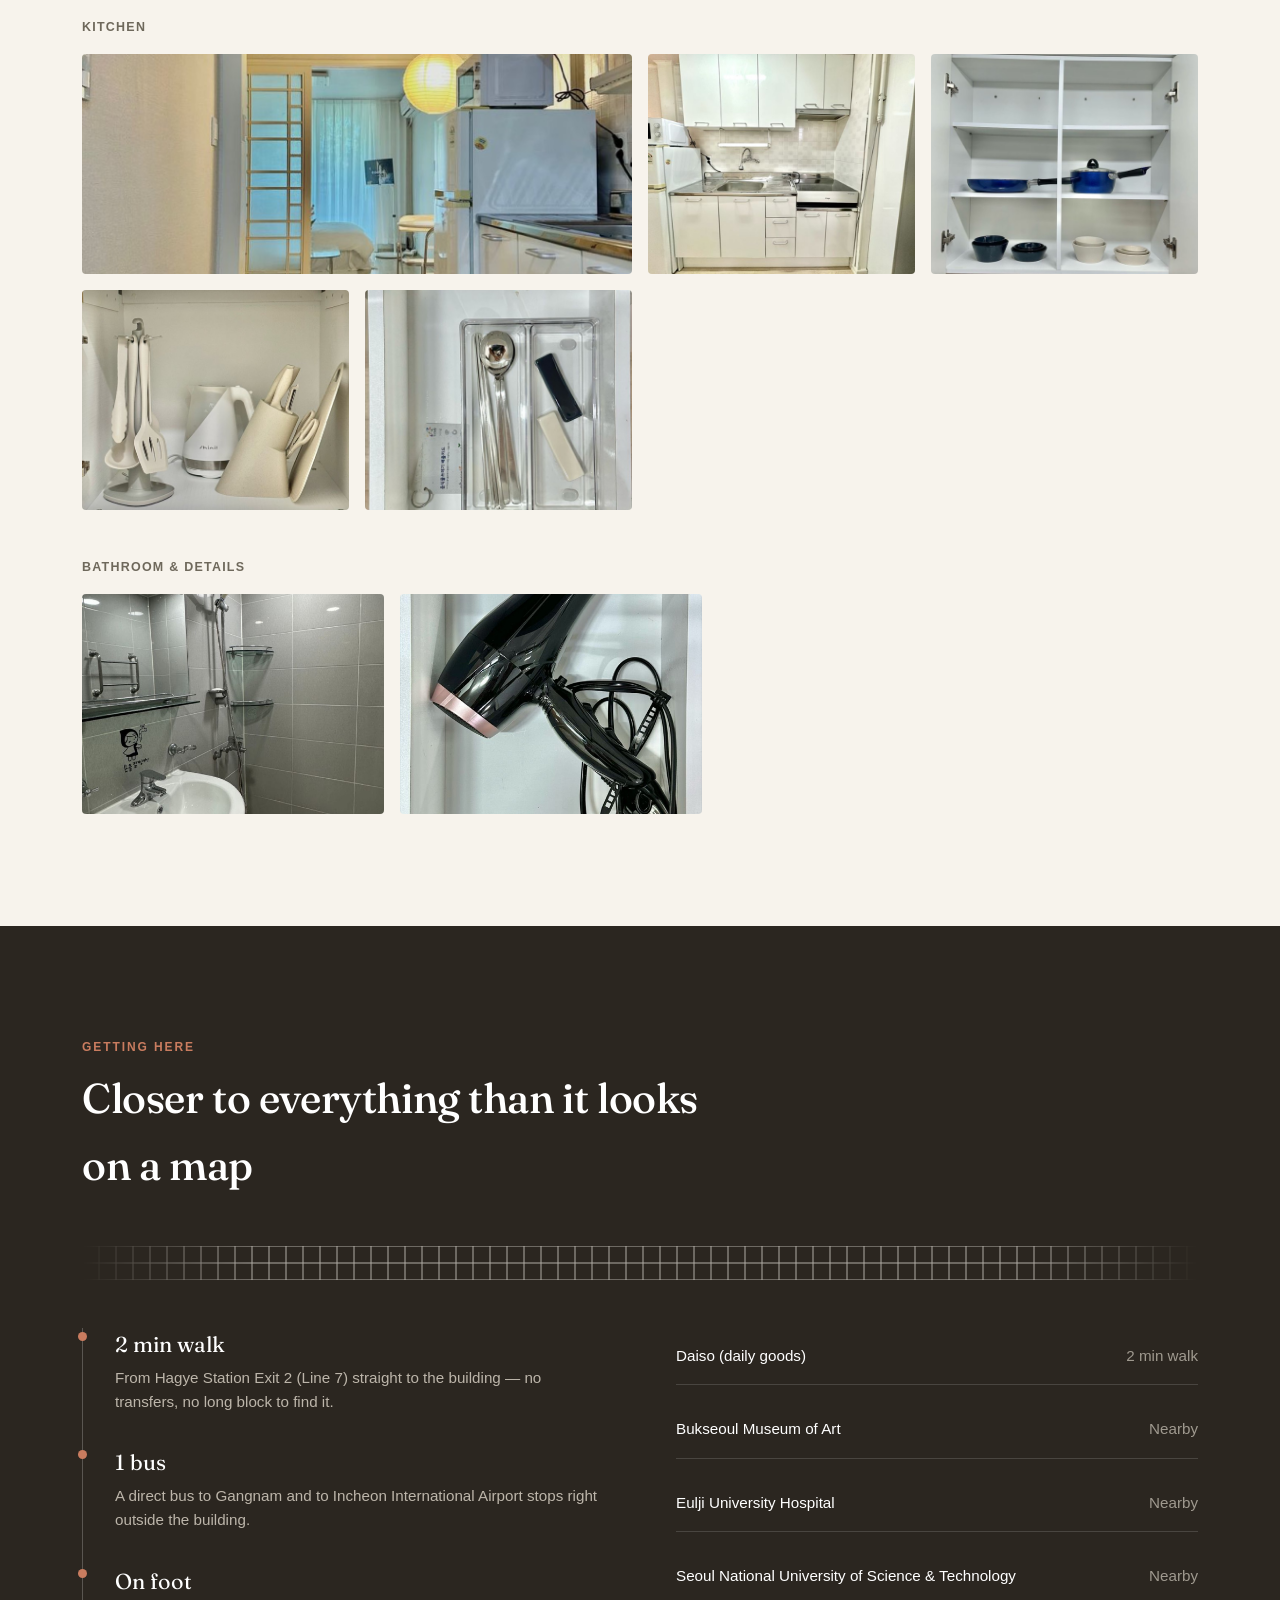
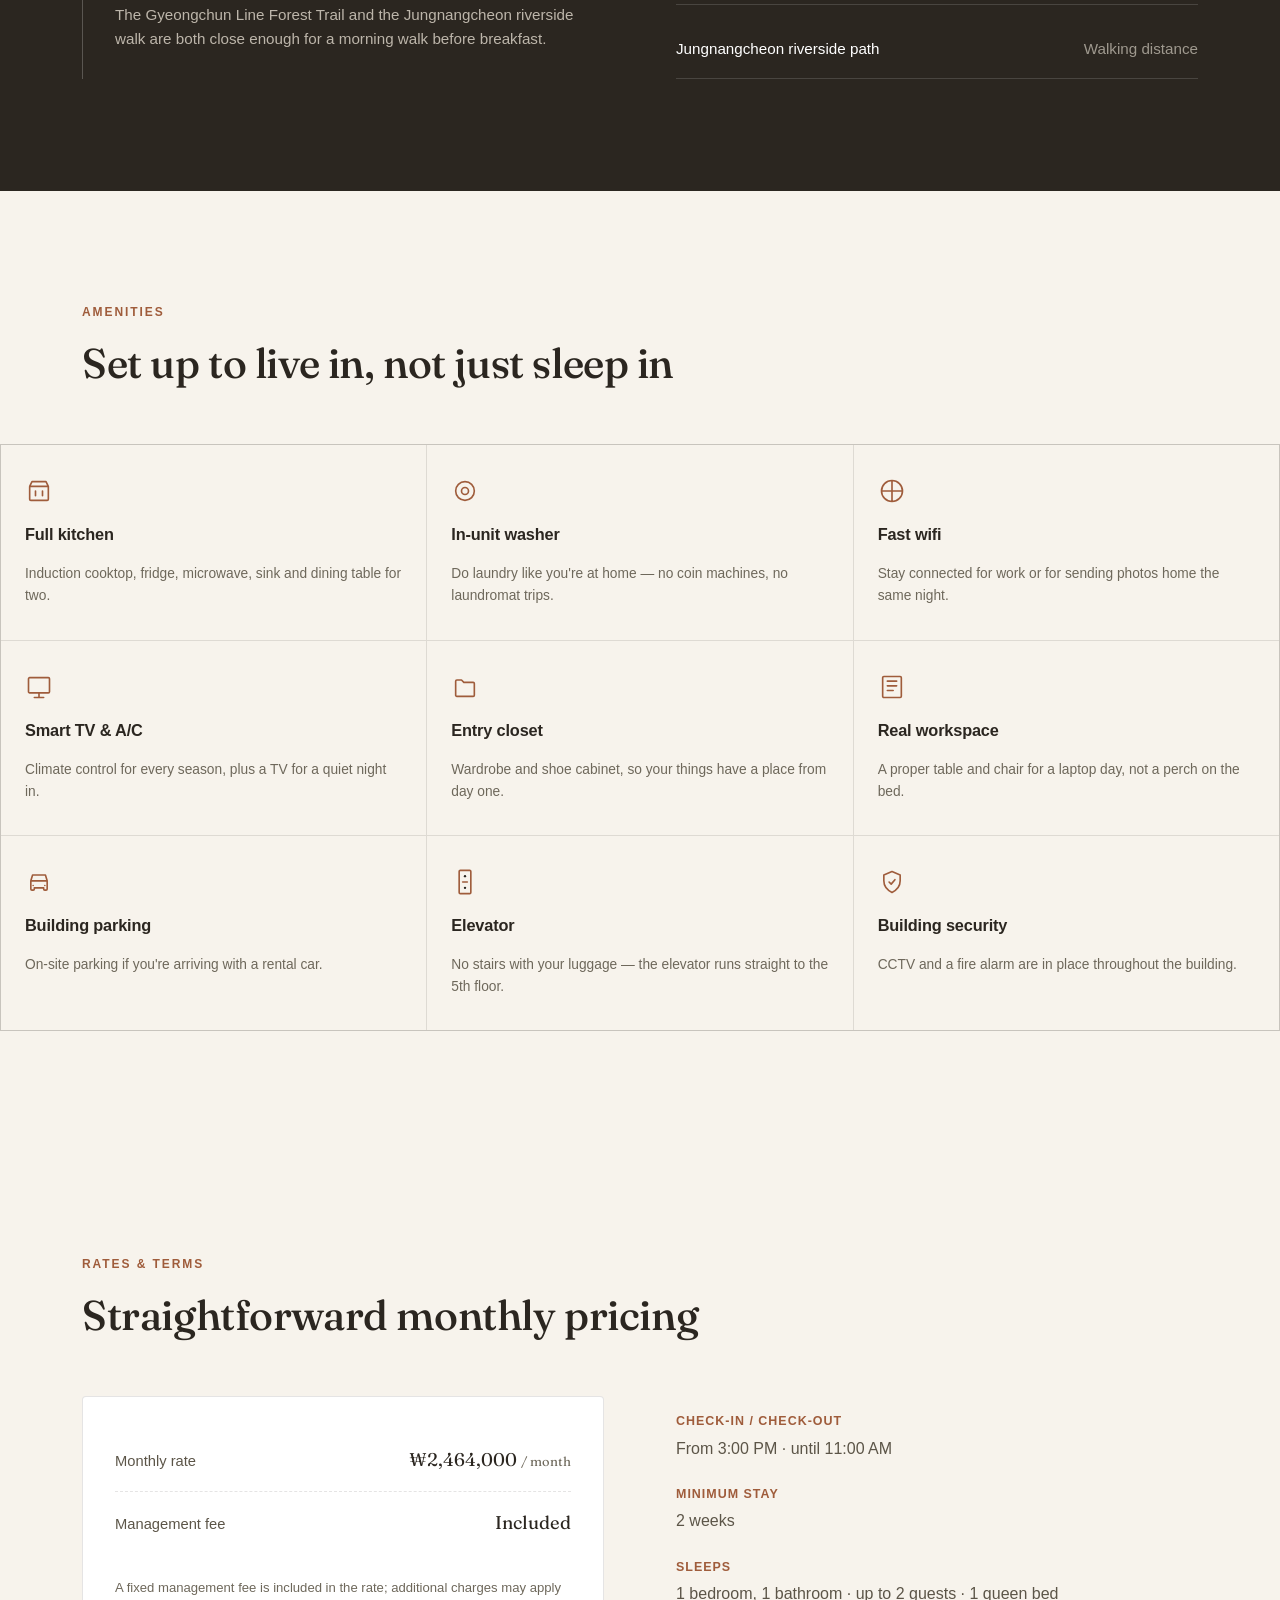
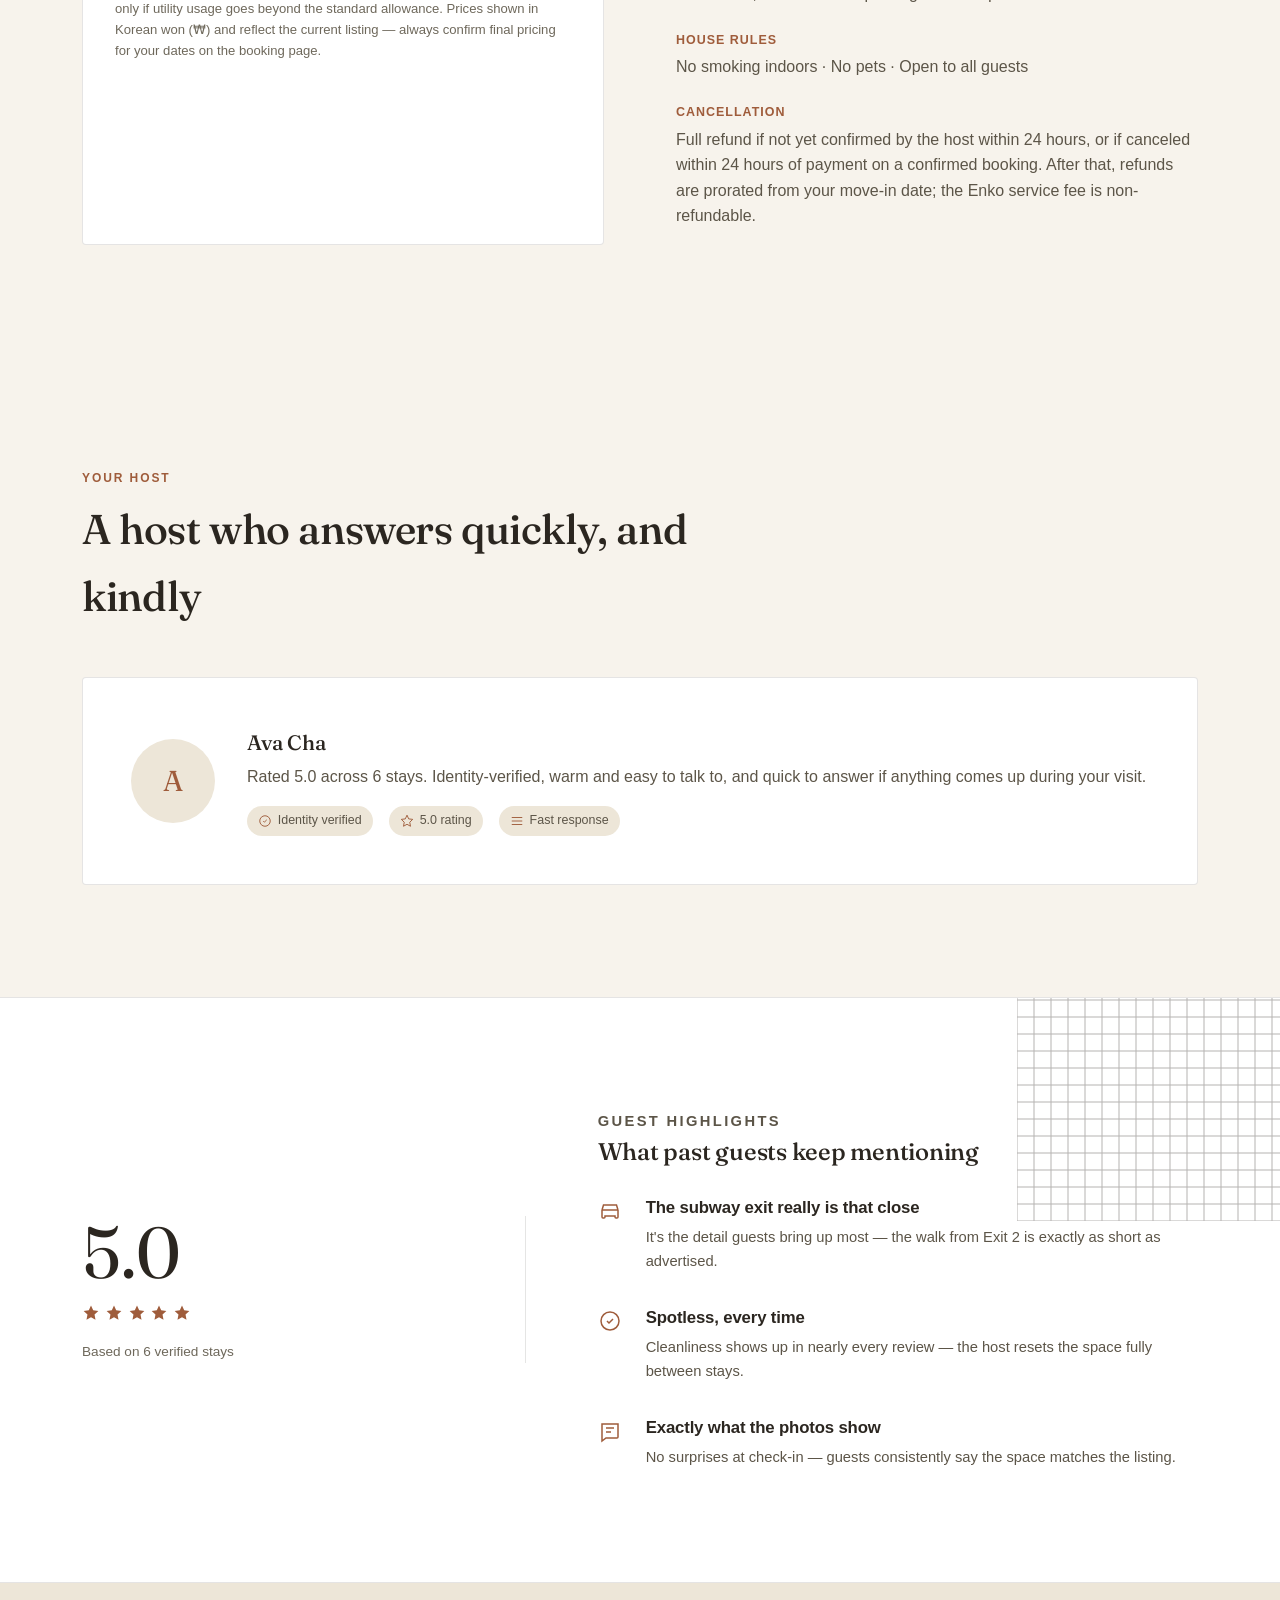
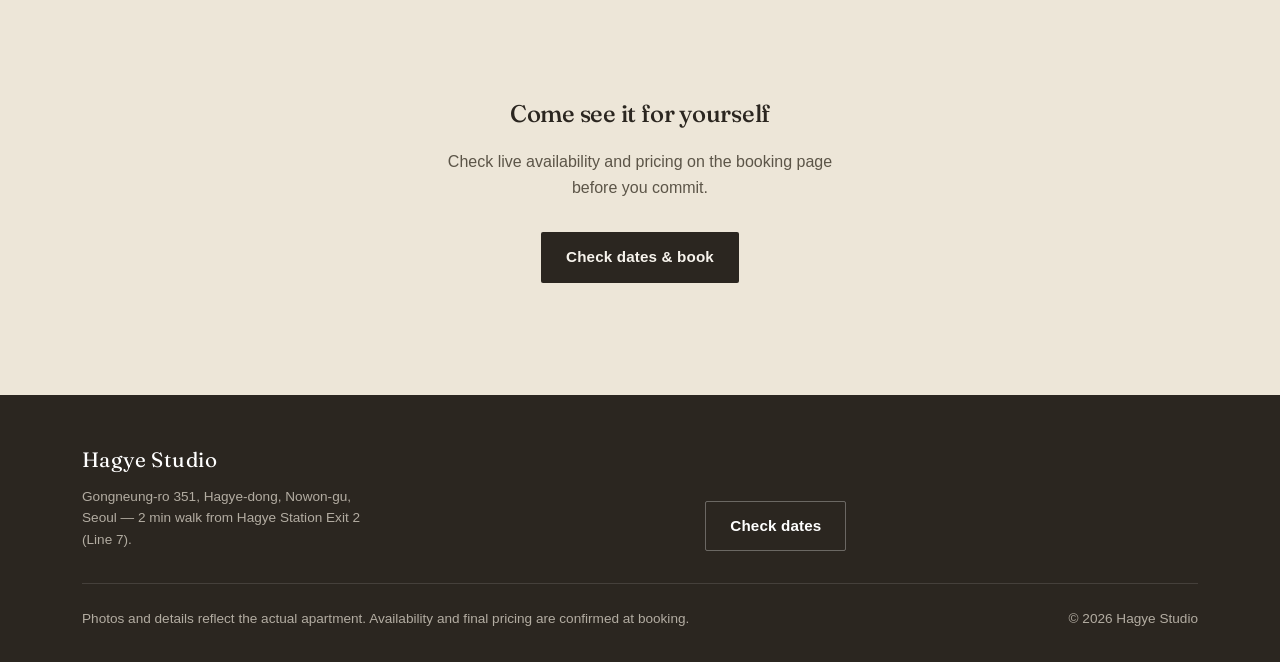
==== commit 8d6fd4db: "Fix Hagye spelling and update host name to Ava Cha" ====
--- a/index.html
+++ b/index.html
@@ -3,8 +3,8 @@
 <head>
 <meta charset="UTF-8">
 <meta name="viewport" content="width=device-width, initial-scale=1">
-<title>Hakgye Studio — A quiet, sunlit stay by Hakgye Station, Seoul</title>
-<meta name="description" content="A south-facing studio apartment two minutes from Hakgye Station Exit 2, Seoul. Full kitchen, laundry, and a quiet residential neighborhood — a real home base for exploring the city.">
+<title>Hagye Studio — A quiet, sunlit stay by Hagye Station, Seoul</title>
+<meta name="description" content="A south-facing studio apartment two minutes from Hagye Station Exit 2, Seoul. Full kitchen, laundry, and a quiet residential neighborhood — a real home base for exploring the city.">
 <link rel="icon" href="data:image/svg+xml,<svg xmlns=%22http://www.w3.org/2000/svg%22 viewBox=%220 0 24 24%22><rect width=%2224%22 height=%2224%22 fill=%22%232b2620%22/><path d=%22M4 4h16v16H4z%22 fill=%22none%22 stroke=%22%23f7f3ec%22 stroke-width=%221%22/><path d=%22M12 4v16M4 12h16%22 stroke=%22%23f7f3ec%22 stroke-width=%221%22/></svg>">
 <link rel="preconnect" href="https://fonts.googleapis.com">
 <link rel="preconnect" href="https://fonts.gstatic.com" crossorigin>
@@ -23,7 +23,7 @@
         <path d="M7 1V13M19 13V25" stroke="currentColor" stroke-width="1"/>
       </svg>
       <span>
-        <span class="brand-name">Hakgye Studio</span>
+        <span class="brand-name">Hagye Studio</span>
         <span class="brand-kr">하계 스튜디오 · 노원구</span>
       </span>
     </a>
@@ -52,7 +52,7 @@
       <img src="assets/images/hero-lattice-balcony.jpg" alt="Sunlit studio living area seen through the original wooden lattice sliding doors, with a white sofa, glass coffee table and fresh flowers." fetchpriority="high">
     </div>
     <div class="wrap hero-inner">
-      <p class="hero-eyebrow" data-i18n="hero_eyebrow">Hakgye Station, Exit 2 · Nowon-gu, Seoul</p>
+      <p class="hero-eyebrow" data-i18n="hero_eyebrow">Hagye Station, Exit 2 · Nowon-gu, Seoul</p>
       <h1 data-i18n="hero_title">A quiet, sun-filled studio two minutes from the subway</h1>
       <p class="hero-sub" data-i18n="hero_sub">A south-facing apartment with a real kitchen, soft linens and room to breathe — a calm home base for exploring Seoul, with a host who's quick to reply and always kind about it.</p>
       <div class="hero-actions">
@@ -188,7 +188,7 @@
         <ol class="route">
           <li>
             <span class="route-time" data-i18n="route_1_time">2 min walk</span>
-            <p data-i18n="route_1_desc">From Hakgye Station Exit 2 (Line 7) straight to the building — no transfers, no long block to find it.</p>
+            <p data-i18n="route_1_desc">From Hagye Station Exit 2 (Line 7) straight to the building — no transfers, no long block to find it.</p>
           </li>
           <li>
             <span class="route-time" data-i18n="route_2_time">1 bus</span>
@@ -320,9 +320,9 @@
         <h2 data-i18n="host_title">A host who answers quickly, and kindly</h2>
       </div>
       <div class="host-card" data-reveal>
-        <div class="host-avatar" aria-hidden="true">차</div>
+        <div class="host-avatar" aria-hidden="true">A</div>
         <div>
-          <h3 style="font-family:var(--font-display);font-size:1.3rem;font-weight:500">Soobin Cha <span style="font-size:0.95rem;color:var(--ink-faint);font-family:var(--font-body)">· 차수빈</span></h3>
+          <h3 style="font-family:var(--font-display);font-size:1.3rem;font-weight:500">Ava Cha</h3>
           <p style="color:var(--ink-soft);margin-top:0.3rem" data-i18n="host_desc">Rated 5.0 across 6 stays. Identity-verified, and quick to answer if anything comes up during your visit.</p>
           <div class="host-badges">
             <span class="badge"><svg viewBox="0 0 24 24" fill="none" stroke="currentColor" stroke-width="1.6"><path d="M9 12l2 2 4-4M21 12a9 9 0 11-18 0 9 9 0 0118 0z"/></svg><span data-i18n="host_badge_1">Identity verified</span></span>
@@ -397,8 +397,8 @@
   <div class="wrap">
     <div class="footer-top">
       <div>
-        <span class="brand-name" style="font-size:1.3rem">Hakgye Studio</span>
-        <p style="margin-top:0.6rem;max-width:40ch" data-i18n="footer_address">Gongneung-ro 351, Hagye-dong, Nowon-gu, Seoul — 2 min walk from Hakgye Station Exit 2 (Line 7).</p>
+        <span class="brand-name" style="font-size:1.3rem">Hagye Studio</span>
+        <p style="margin-top:0.6rem;max-width:40ch" data-i18n="footer_address">Gongneung-ro 351, Hagye-dong, Nowon-gu, Seoul — 2 min walk from Hagye Station Exit 2 (Line 7).</p>
       </div>
       <div class="btn-row" style="display:flex;gap:1rem">
         <a class="btn btn-on-dark" style="border-color:rgba(255,255,255,0.3)" href="https://stay.enko.kr/ko/house/152fac7e-cb90-407a-b8b1-46f29b684514" target="_blank" rel="noopener" data-i18n="footer_book">Check dates</a>
@@ -406,7 +406,7 @@
     </div>
     <div class="footer-bottom">
       <span data-i18n="footer_note">Photos and details reflect the actual apartment. Availability and final pricing are confirmed at booking.</span>
-      <span>&copy; <span id="year"></span> Hakgye Studio</span>
+      <span>&copy; <span id="year"></span> Hagye Studio</span>
     </div>
   </div>
 </footer>
--- a/assets/css/style.css
+++ b/assets/css/style.css
@@ -1,5 +1,5 @@
 /* ==========================================================================
-   Hakgye Studio — design tokens
+   Hagye Studio — design tokens
    Palette pulled from the actual apartment: linen walls, oat bedding,
    the dusty coral of the poppies staged on the glass table.
    Type: Fraunces (soft-terminal display serif) + Pretendard (KR/EN body).
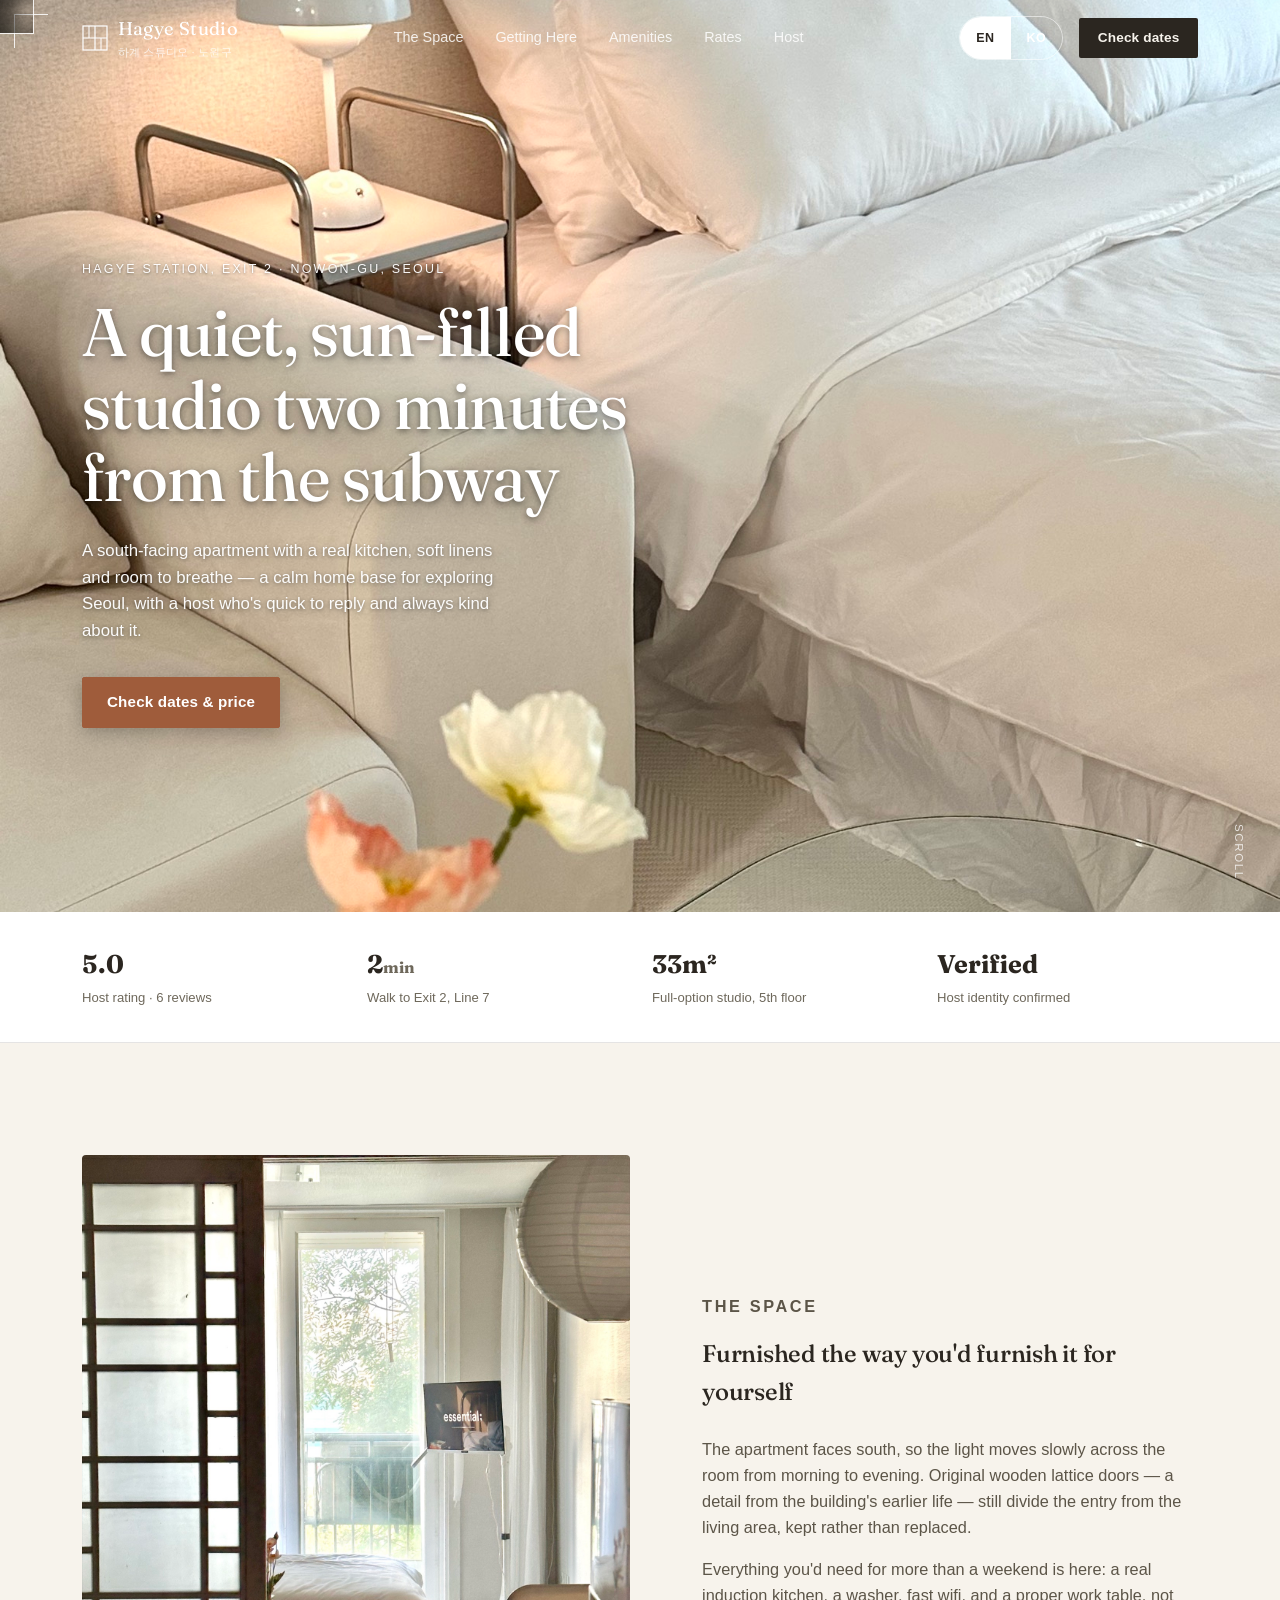
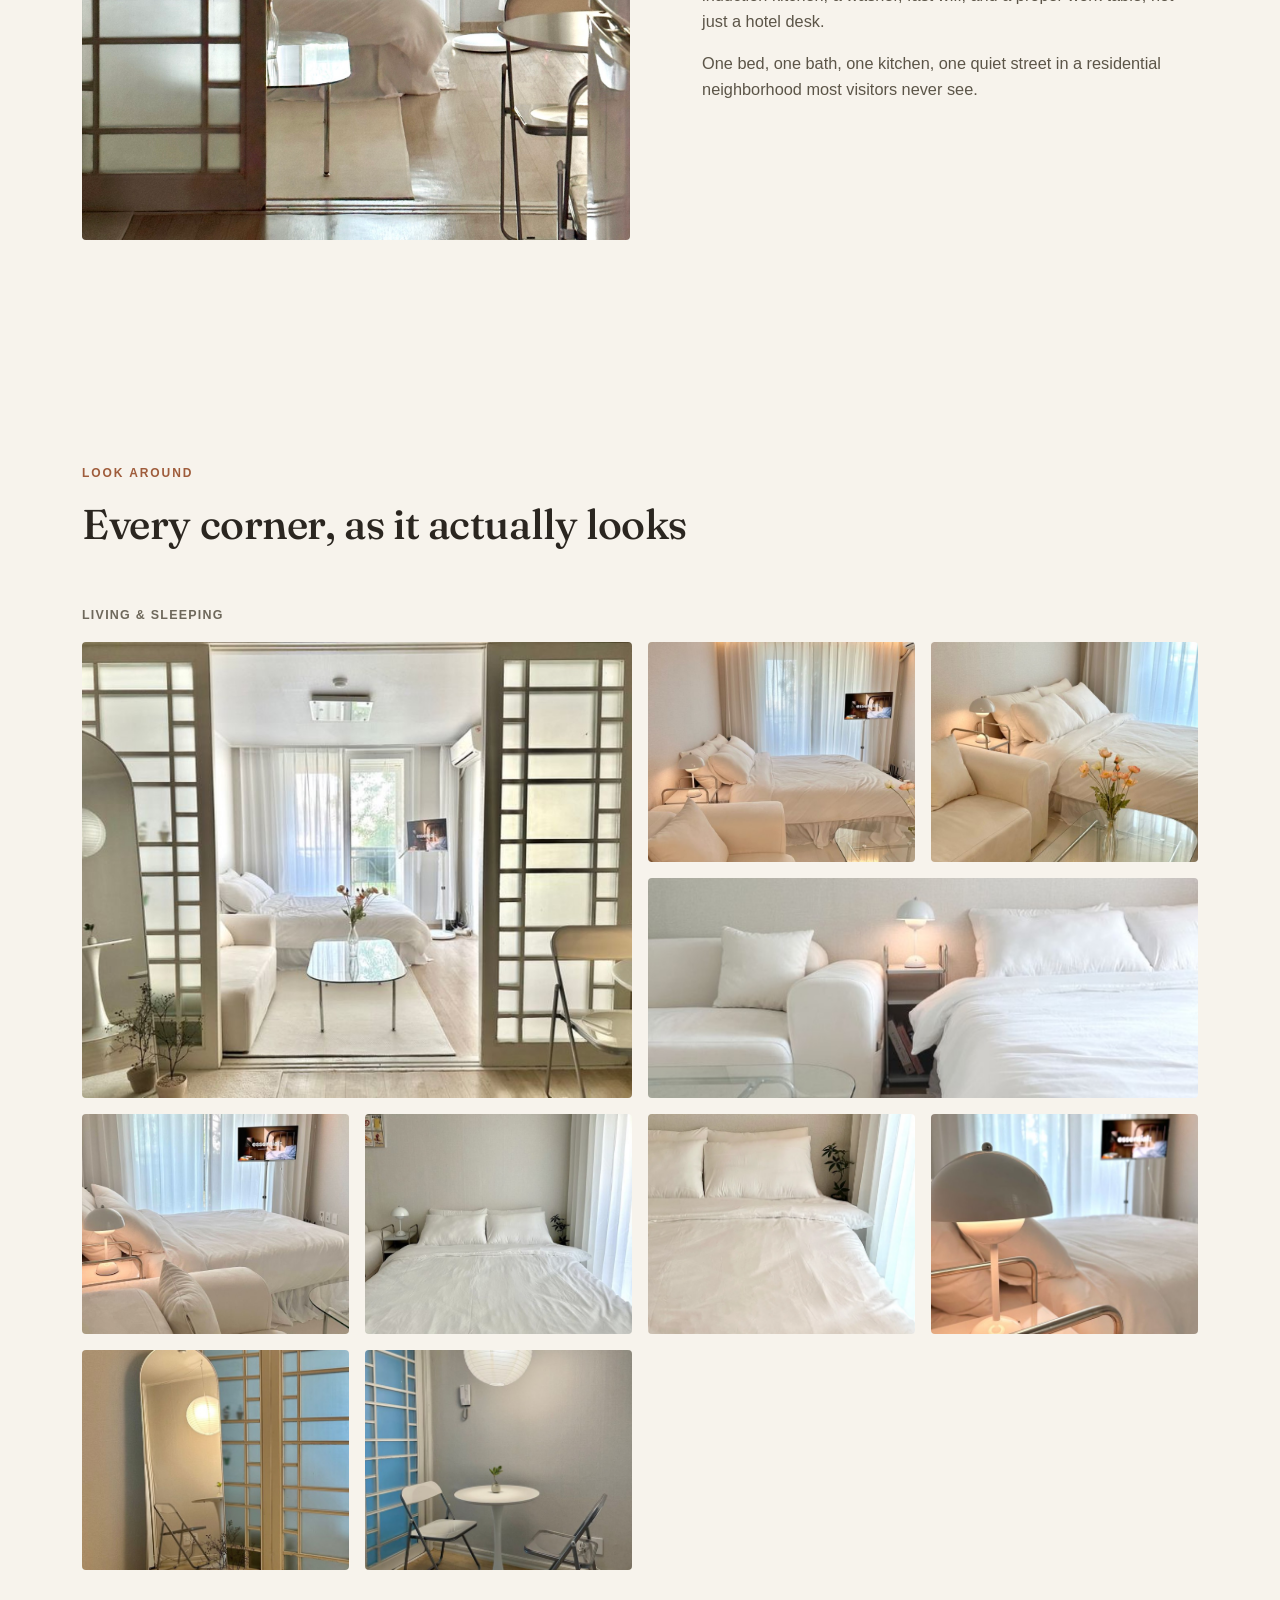
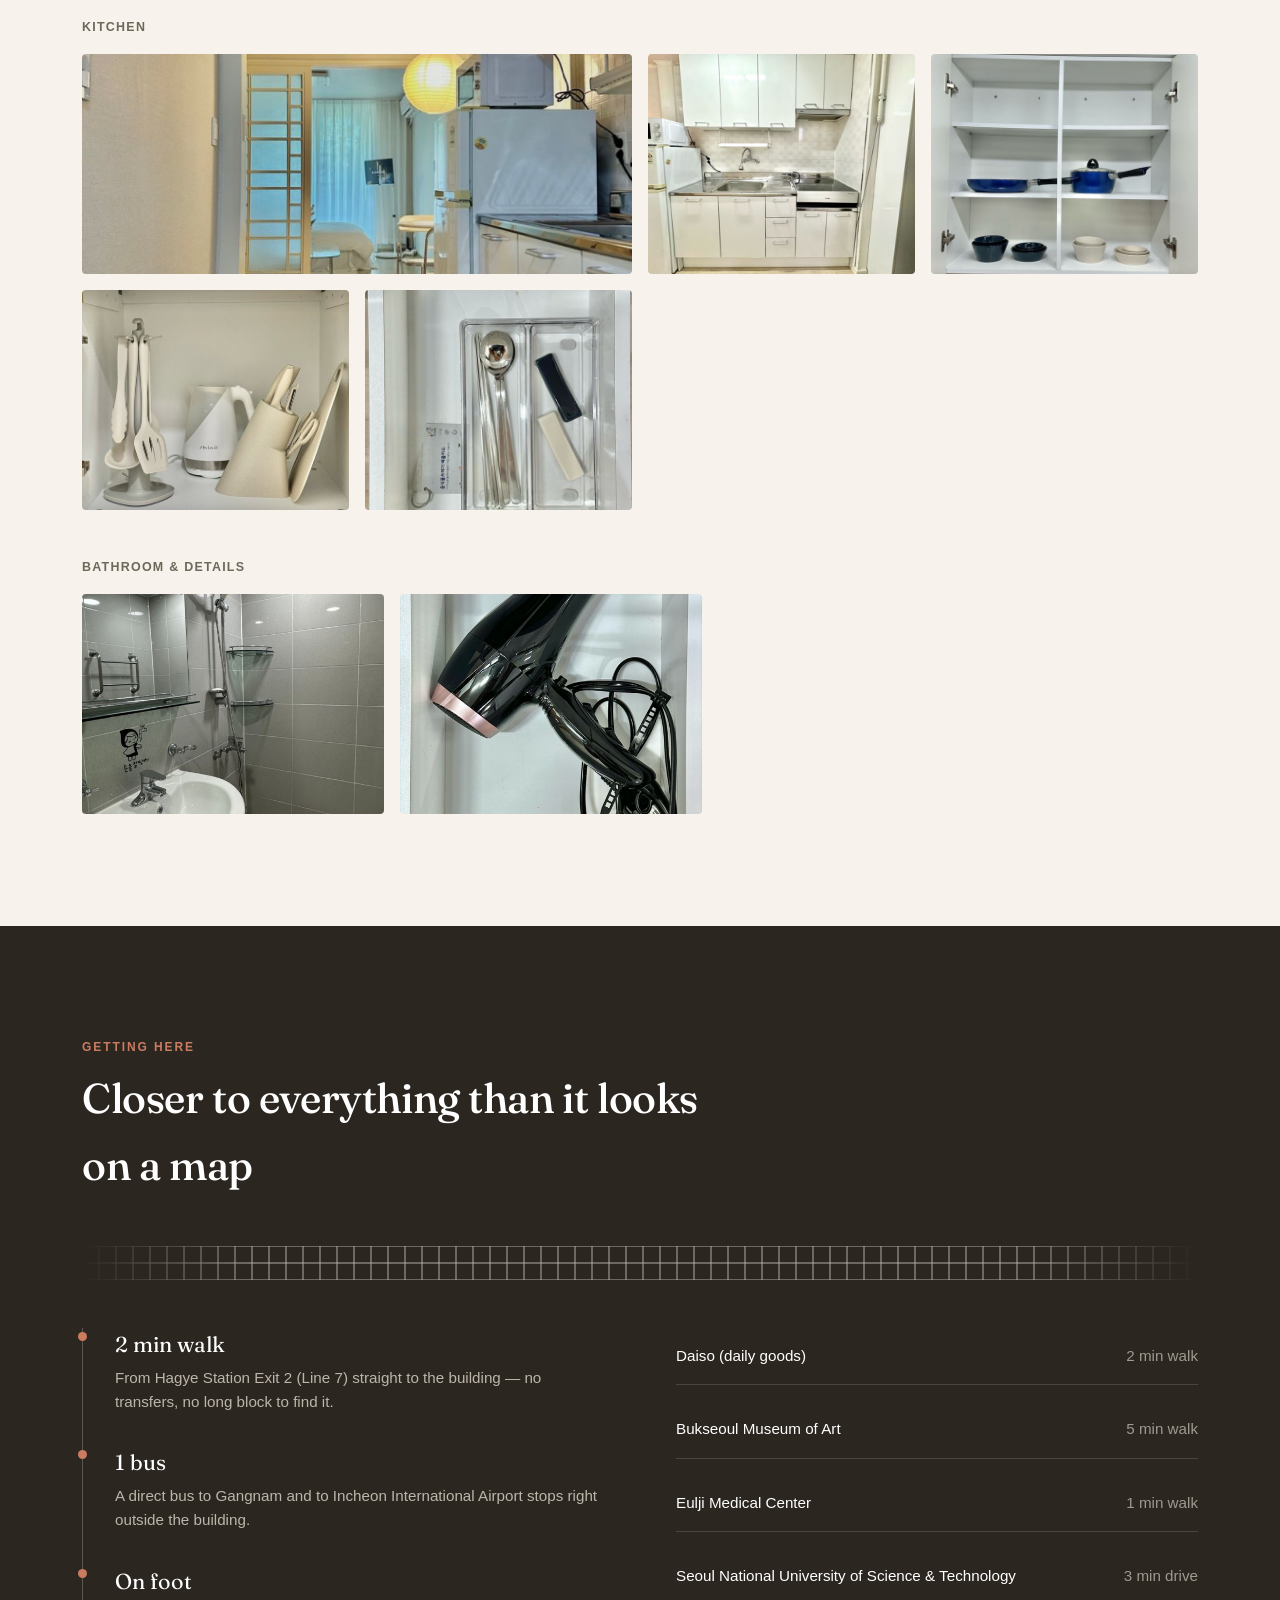
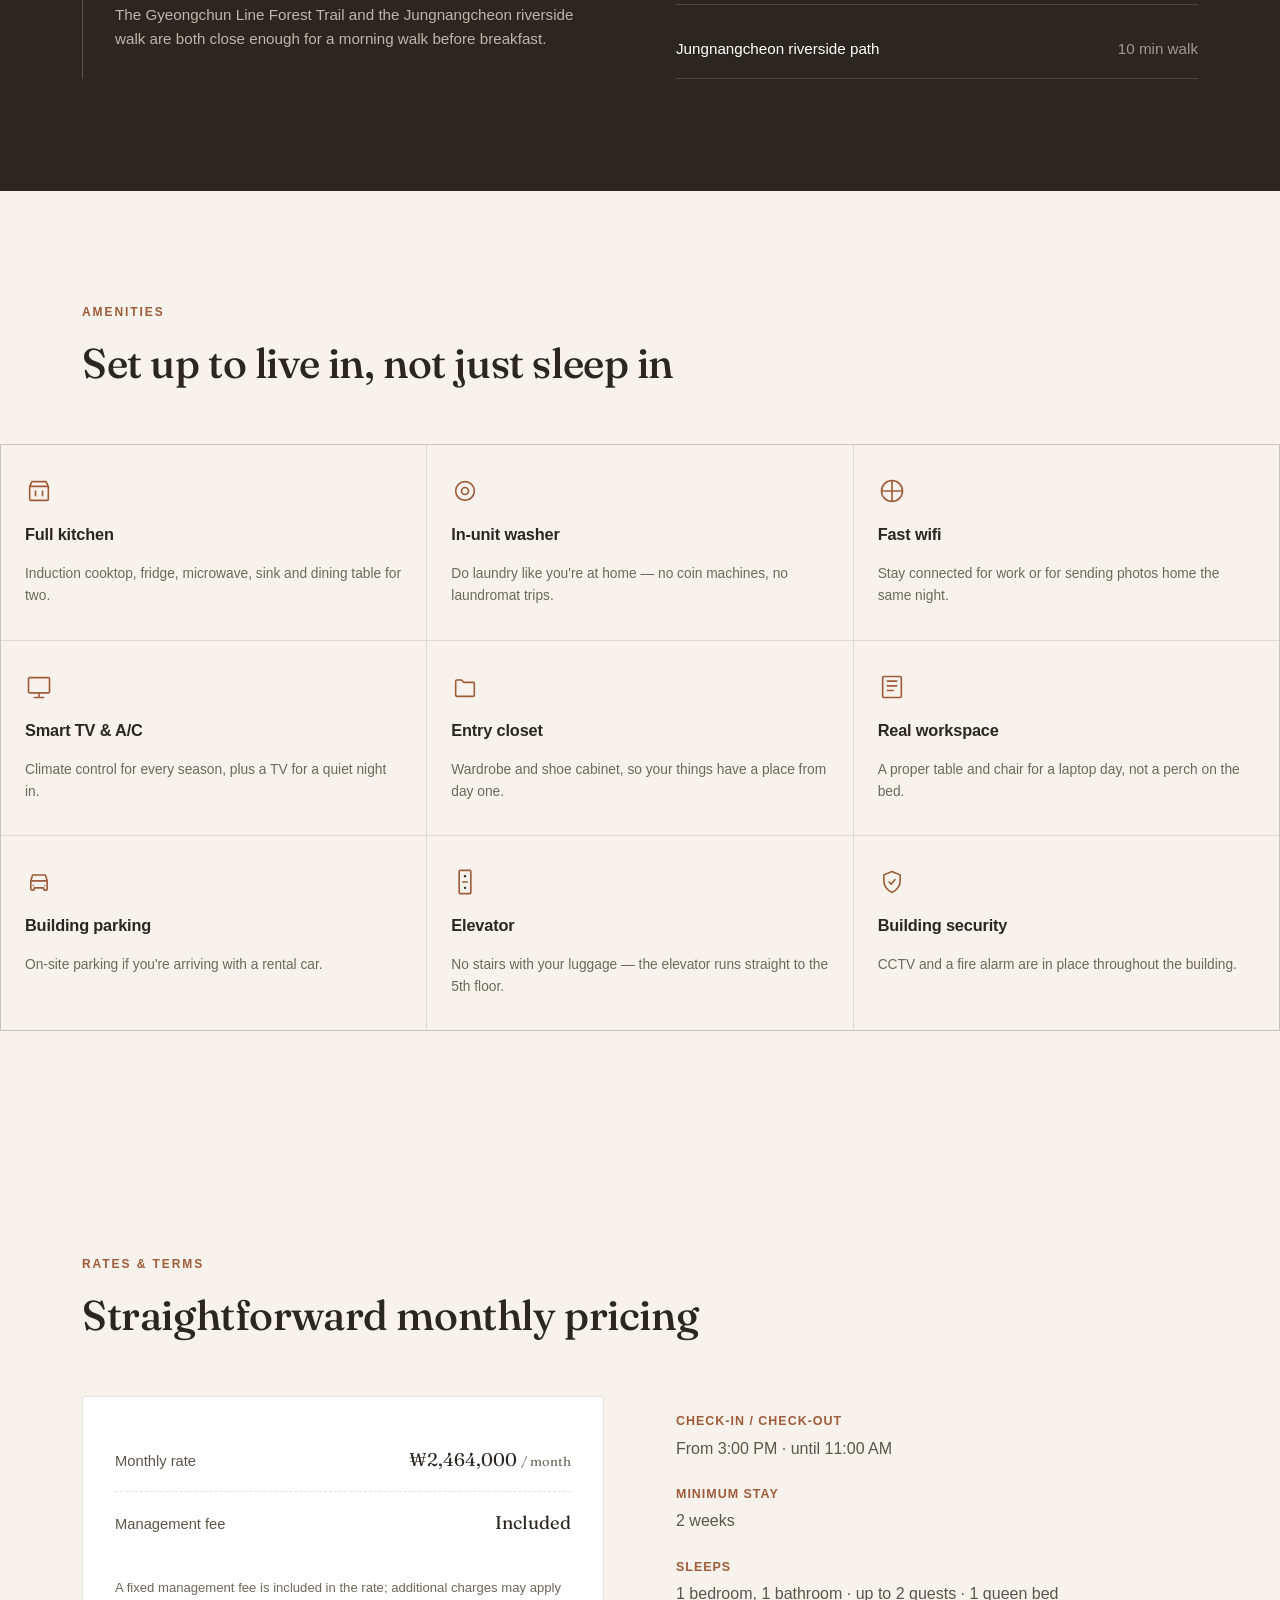
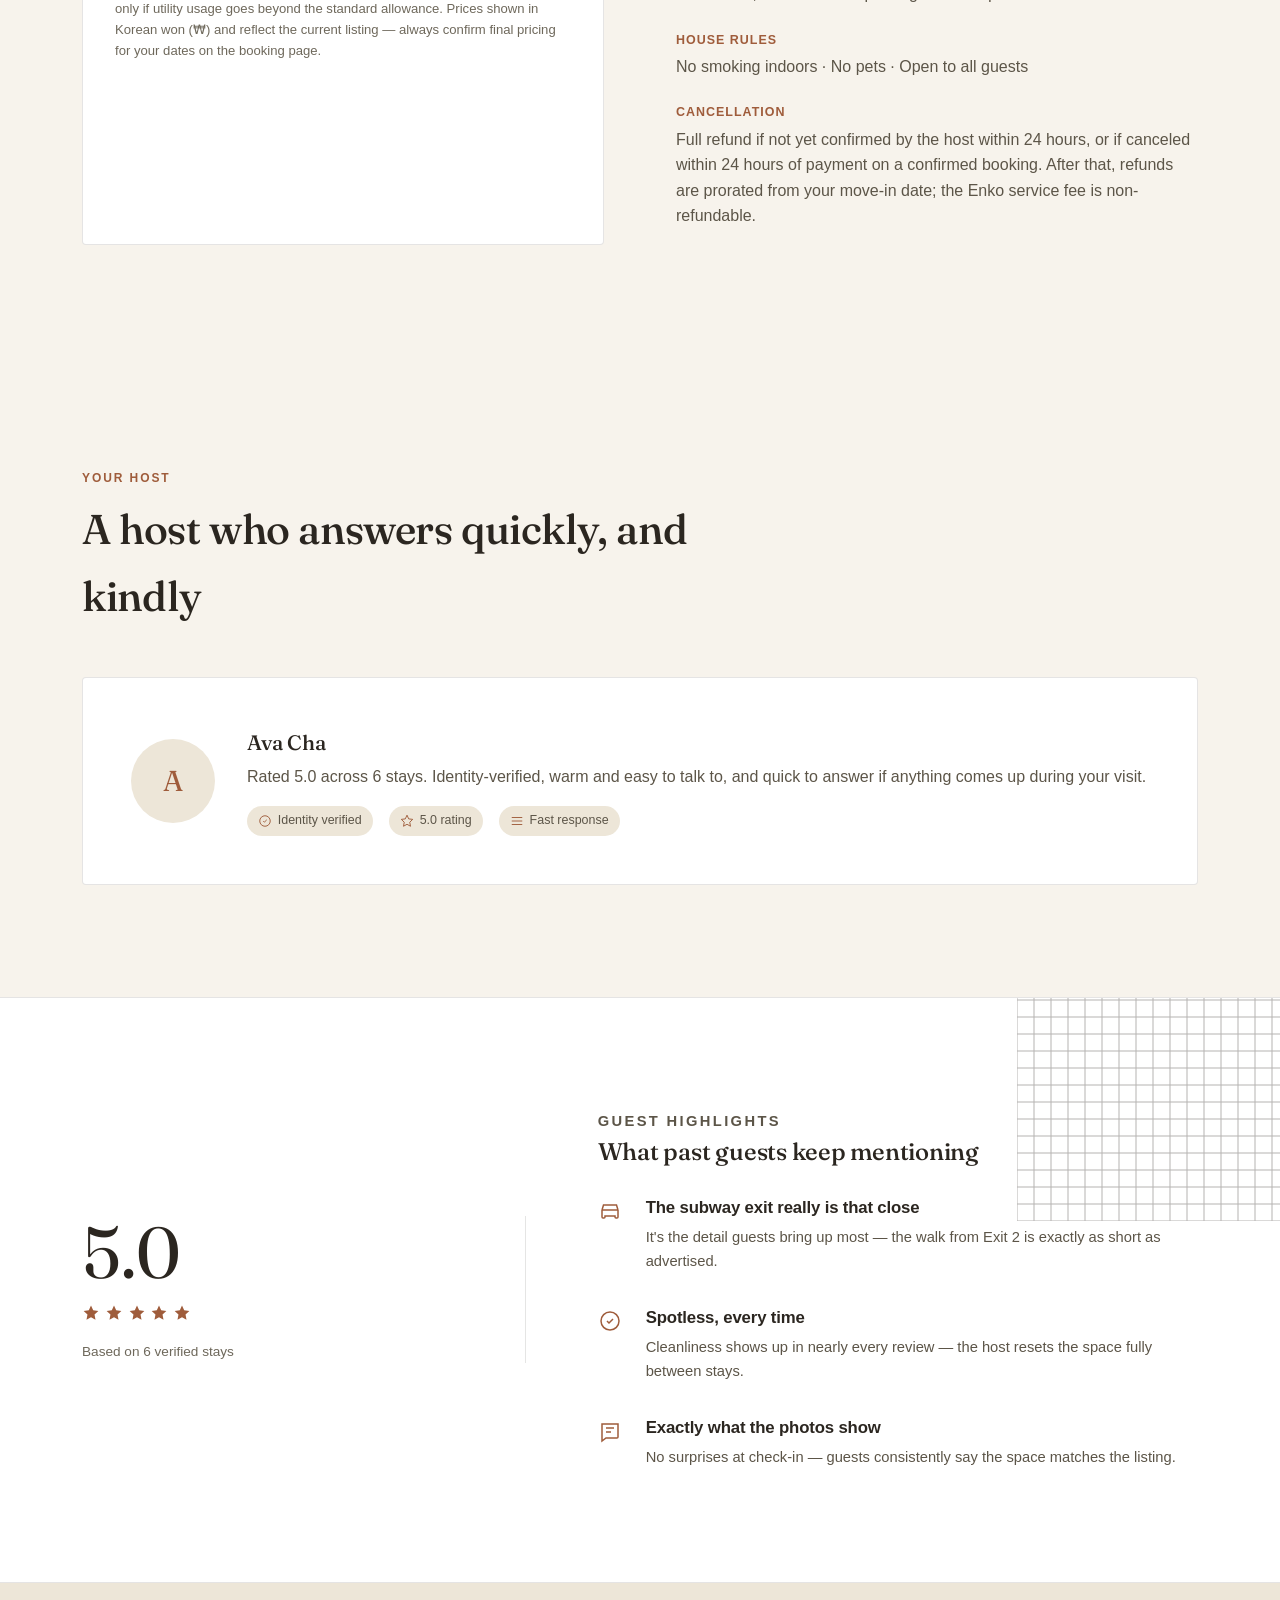
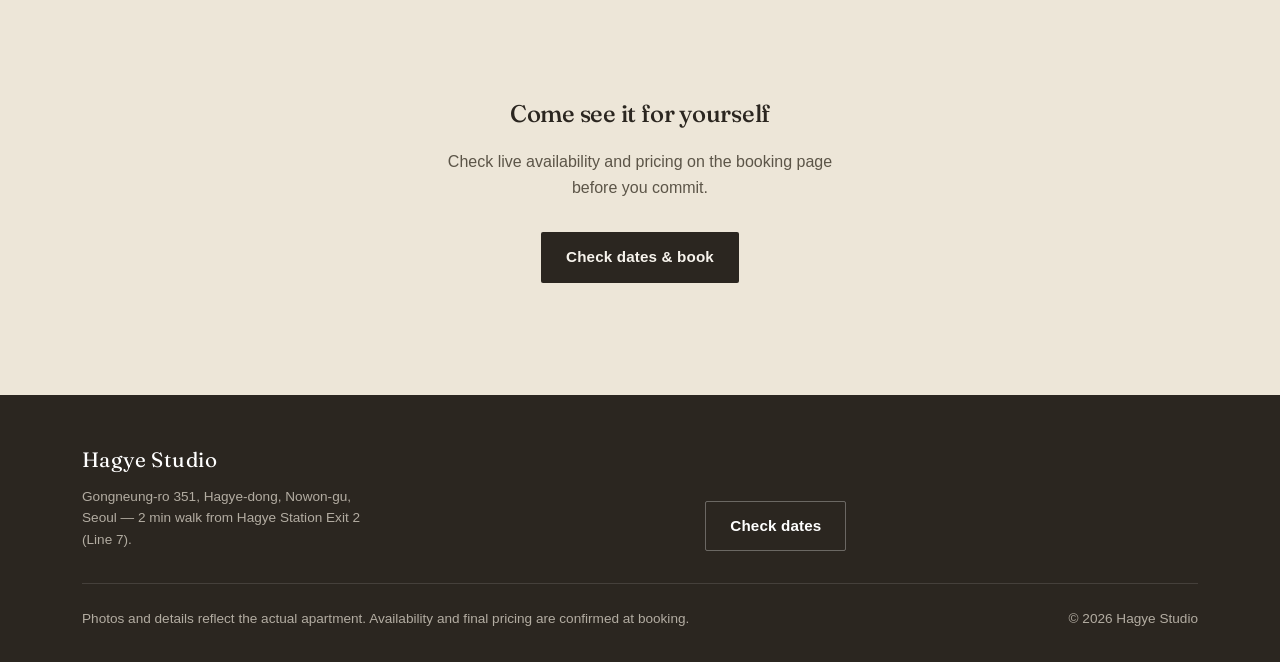
==== commit c6fc2f89: "Update nearby location distances and Eulji hospital name" ====
--- a/index.html
+++ b/index.html
@@ -201,10 +201,10 @@
         </ol>
         <ul class="nearby-list">
           <li><span data-i18n="near_1_name">Daiso (daily goods)</span><span data-i18n="near_1_time">2 min walk</span></li>
-          <li><span data-i18n="near_2_name">Bukseoul Museum of Art</span><span data-i18n="near_2_time">Nearby</span></li>
-          <li><span data-i18n="near_3_name">Eulji University Hospital</span><span data-i18n="near_3_time">Nearby</span></li>
-          <li><span data-i18n="near_4_name">Seoul National University of Science &amp; Technology</span><span data-i18n="near_4_time">Nearby</span></li>
-          <li><span data-i18n="near_5_name">Jungnangcheon riverside path</span><span data-i18n="near_5_time">Walking distance</span></li>
+          <li><span data-i18n="near_2_name">Bukseoul Museum of Art</span><span data-i18n="near_2_time">5 min walk</span></li>
+          <li><span data-i18n="near_3_name">Eulji Medical Center</span><span data-i18n="near_3_time">1 min walk</span></li>
+          <li><span data-i18n="near_4_name">Seoul National University of Science &amp; Technology</span><span data-i18n="near_4_time">3 min drive</span></li>
+          <li><span data-i18n="near_5_name">Jungnangcheon riverside path</span><span data-i18n="near_5_time">10 min walk</span></li>
         </ul>
       </div>
     </div>
